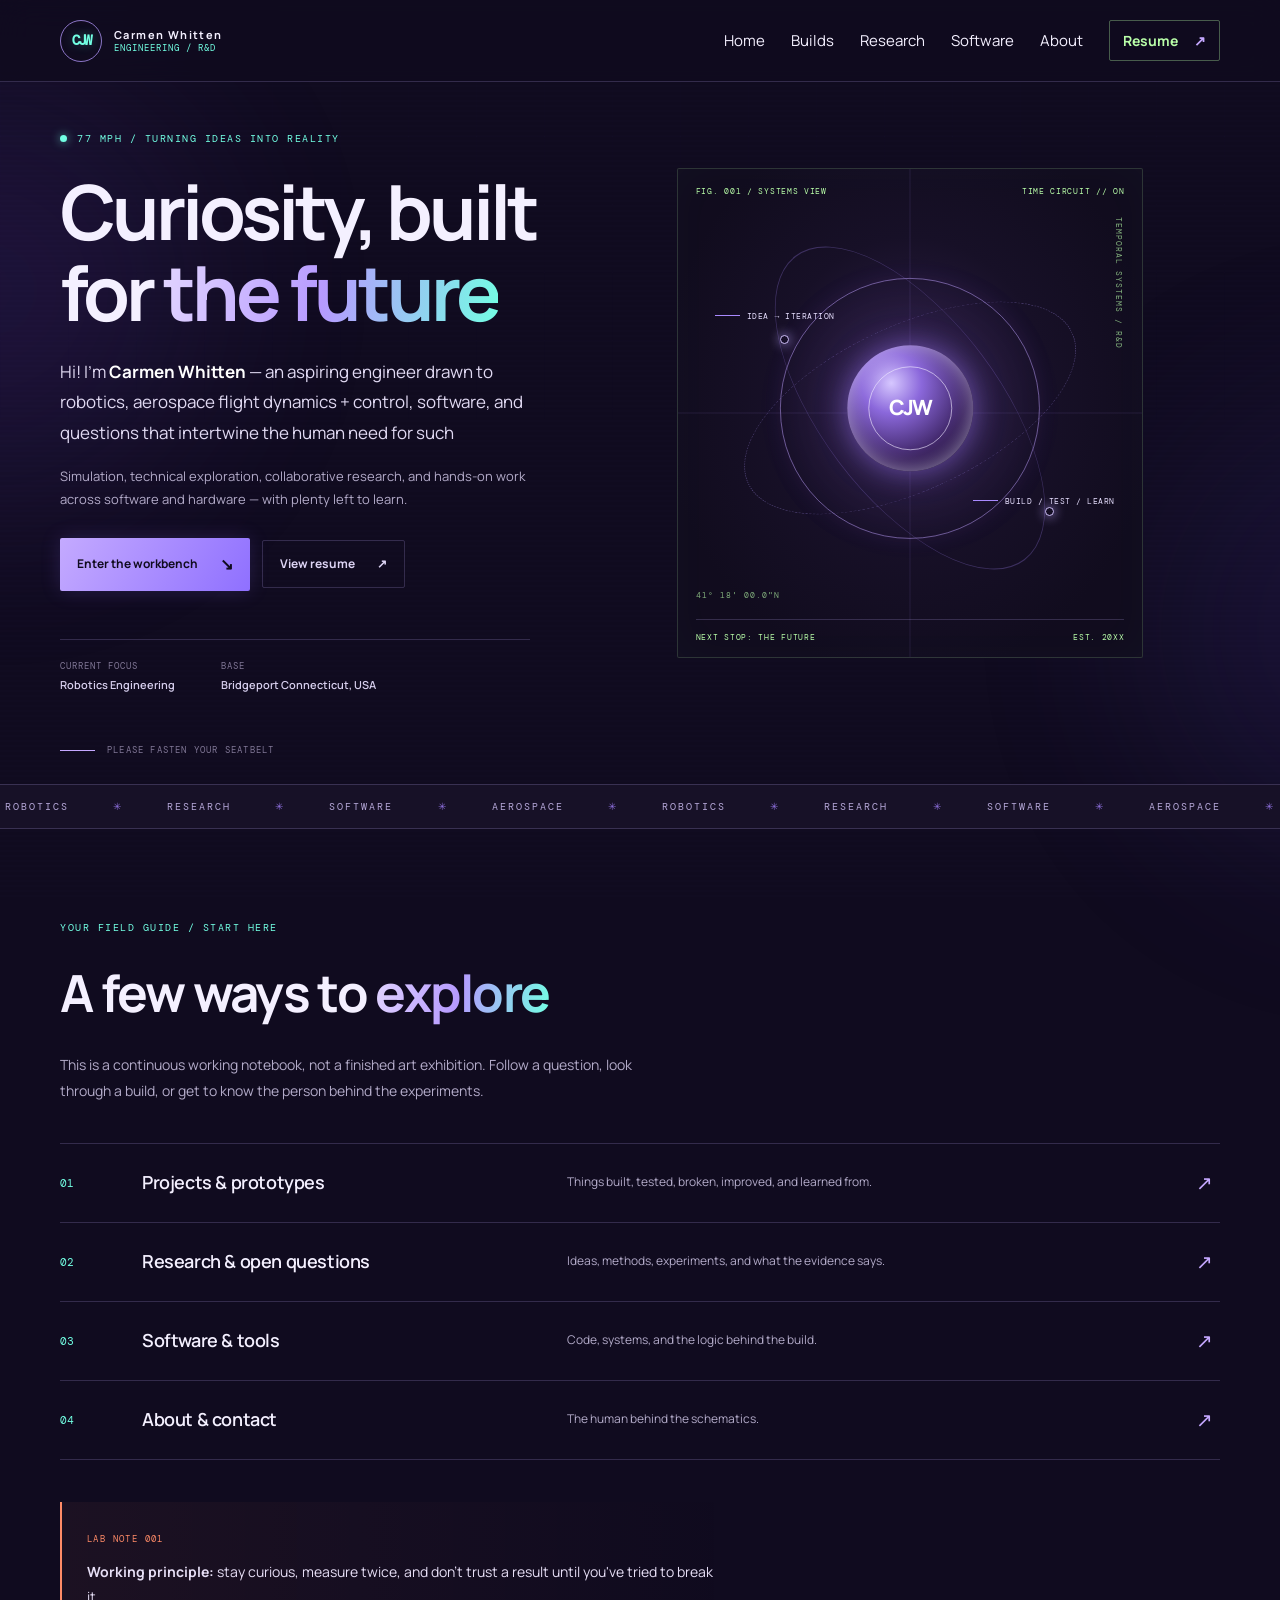
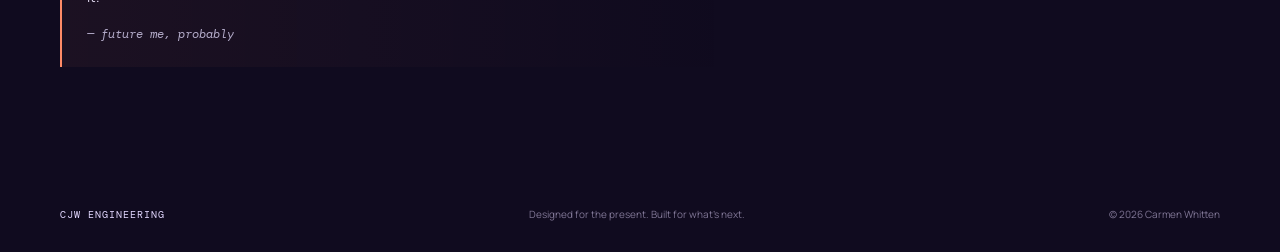
==== index.html @ 14781d64 "Update index.html lab note fix" ====
<!doctype html><html lang="en"><head><meta charset="utf-8"><meta name="viewport" content="width=device-width, initial-scale=1"><meta name="theme-color" content="#100b1f"><meta name="description" content="Engineering portfolio spanning robotics, research, software, and aerospace."><title>Carmen Whitten — Engineering Portfolio</title><link rel="icon" href="assets/favicon.svg" type="image/svg+xml"><link rel="stylesheet" href="styles.css"><link rel="stylesheet" href="bttf-theme.css"><script src="script.js" defer></script></head><body><a class="skip-link" href="#main">Skip to content</a><div class="ambient ambient-one" aria-hidden="true"></div><div class="ambient ambient-two" aria-hidden="true"></div><header class="site-header">
  <a class="brand" href="index.html" aria-label="Carmen Whitten home"><span class="brand-mark">CJW</span><span class="brand-copy"><strong>Carmen Whitten</strong><small>ENGINEERING / R&amp;D</small></span></a>
  <button class="menu-toggle" aria-expanded="false" aria-controls="primary-nav" aria-label="Open navigation"><span></span><span></span></button>
<nav class="primary-nav" aria-label="Main navigation"><a href="index.html">Home</a><a href="projects.html">Builds</a><a href="research.html">Research</a><a href="software.html">Software</a><a href="about.html">About</a><a class="nav-resume" href="resume.html">Resume <span>↗</span></a></nav>
</header><main id="main"><section class="hero section-wrap" id="home">
<div class="hero-copy">
<div class="eyebrow"><span class="status-dot"></span> 77 MPH / TURNING IDEAS INTO REALITY</div>
<h1>Curiosity, built<br/>for <span class="gradient-text">the future</span></h1>
<p class="hero-intro">Hi! I’m <strong>Carmen Whitten</strong> — an aspiring engineer drawn to robotics, aerospace flight dynamics + control, software, and questions that intertwine the human need for such</p>
<p class="hero-sub">Simulation, technical exploration, collaborative research, and hands-on work across software and hardware — with plenty left to learn.</p>
<div class="hero-actions">
<a class="button button-primary" href="projects.html">Enter the workbench <span>↘</span></a>
<a class="button button-quiet" href="resume.html">View resume <span>↗</span></a>
</div>
<div class="hero-meta">
<div><span class="meta-label">CURRENT FOCUS</span><strong>Robotics Engineering</strong></div>
<div><span class="meta-label">BASE</span><strong>Bridgeport Connecticut, USA</strong></div>
</div>
</div>
<div aria-label="Abstract futuristic engineering illustration" class="hero-art">
<div class="art-topline"><span>FIG. 001 / SYSTEMS VIEW</span><span>TIME CIRCUIT // ON</span></div>
<div class="orbit orbit-a"></div><div class="orbit orbit-b"></div><div class="orbit orbit-c"></div>
<div class="core"><div class="core-inner">CJW</div></div>
<div class="crosshair crosshair-one"></div><div class="crosshair crosshair-two"></div>
<div class="art-label label-a"><span class="label-line"></span><span>IDEA → ITERATION</span></div>
<div class="art-label label-b"><span class="label-line"></span><span>BUILD / TEST / LEARN</span></div>
<div class="coordinate coord-a">41° 18' 00.0"N</div>
<div class="coordinate coord-b">TEMPORAL SYSTEMS / R&amp;D</div>
<div class="art-bottomline"><span>NEXT STOP: THE FUTURE</span><span>EST. 20XX</span></div>
</div>
<div class="scroll-cue"><span></span> PLEASE FASTEN YOUR SEATBELT</div>
</section><section aria-label="Areas of interest" class="ticker">
<div class="ticker-track"><span>ROBOTICS</span><i>✳</i><span>RESEARCH</span><i>✳</i><span>SOFTWARE</span><i>✳</i><span>AEROSPACE</span><i>✳</i><span>ROBOTICS</span><i>✳</i><span>RESEARCH</span><i>✳</i><span>SOFTWARE</span><i>✳</i><span>AEROSPACE</span><i>✳</i></div>
</section><section class="section-wrap route-map"><div class="eyebrow">YOUR FIELD GUIDE / START HERE</div><h2>A few ways to <span class="gradient-text">explore</span></h2><p class="route-intro">This is a continuous working notebook, not a finished art exhibition. Follow a question, look through a build, or get to know the person behind the experiments.</p>
  
  
<div class="route-list">
  <a href="projects.html">
    <span class="route-no">01</span>
    <span class="route-title">Projects &amp; prototypes</span>
    <span class="route-desc">Things built, tested, broken, improved, and learned from.</span>
    <span class="route-arrow">↗</span>
  </a>
  <a href="research.html">
    <span class="route-no">02</span>
    <span class="route-title">Research &amp; open questions</span>
    <span class="route-desc">Ideas, methods, experiments, and what the evidence says.</span>
    <span class="route-arrow">↗</span>
  </a>
  <a href="software.html">
    <span class="route-no">03</span>
    <span class="route-title">Software &amp; tools</span>
    <span class="route-desc">Code, systems, and the logic behind the build.</span>
    <span class="route-arrow">↗</span>
  </a>
  <a href="about.html">
    <span class="route-no">04</span>
    <span class="route-title">About &amp; contact</span>
    <span class="route-desc">The human behind the schematics.</span>
    <span class="route-arrow">↗</span>
  </a>
</div>
<div class="home-note">
  <span class="note-stamp"> LAB NOTE 001</span><p><strong>Working principle:
  </strong> stay curious, measure twice, and don't trust a result until you've tried to break it.</p>
  <span class="note-scribble">— future me, probably</span>
</div></section></main><footer class="site-footer"><a class="footer-brand" href="index.html">CJW<span> 
</span>ENGINEERING</a><span>Designed for the present. Built for what's next.</span><span>© <span id="year">2026</span> Carmen Whitten</span></footer></body></html>
---- styles.css ----
@import url('https://fonts.googleapis.com/css2?family=DM+Mono:wght@400;500&family=Manrope:wght@400;500;600;700;800&display=swap');

:root{--bg:#160d2b;--bg-2:#1a1030;--panel:#201638;--panel-light:#281c45;--text:#f4f0ff;--muted:#b3abc9;--quiet:#807796;--purple:#b69aff;--purple-bright:#d1c0ff;--line:rgba(196,177,255,.22);--mono:'DM Mono',monospace;--sans:'Manrope',Arial,sans-serif;--max:1160px}
*{box-sizing:border-box}html{scroll-behavior:smooth;scroll-padding-top:90px}body{margin:0;background:var(--bg);color:var(--text);font-family:var(--sans);font-size:15px;line-height:1.7;overflow-x:hidden}body:before{content:"";position:fixed;inset:0;pointer-events:none;z-index:-1;background-image:linear-gradient(rgba(180,155,255,.025) 1px,transparent 1px),linear-gradient(90deg,rgba(180,155,255,.025) 1px,transparent 1px);background-size:52px 52px;mask-image:linear-gradient(to bottom,black,transparent 80%)}a{color:inherit;text-decoration:none}button{font:inherit}.ambient{position:absolute;pointer-events:none;filter:blur(100px);opacity:.14;border-radius:50%;z-index:-1}.ambient-one{width:420px;height:420px;background:#7146d8;top:80px;left:-220px}.ambient-two{width:460px;height:460px;background:#4e3db3;top:400px;right:-330px}.section-wrap{width:min(var(--max),calc(100% - 48px));margin-inline:auto}.site-header{height:82px;padding:0 max(24px,calc((100% - var(--max))/2));display:flex;align-items:center;justify-content:space-between;border-bottom:1px solid var(--line);background:rgba(16,11,31,.83);backdrop-filter:blur(16px);position:sticky;top:0;z-index:20}.brand{display:flex;align-items:center;gap:12px}.brand-mark{width:39px;height:39px;border:1px solid #9271e8;border-radius:10px;display:grid;place-items:center;font-size:14px;font-weight:800;letter-spacing:-2px;background:linear-gradient(145deg,rgba(170,137,255,.22),rgba(170,137,255,.02));box-shadow:inset 0 0 20px #a88bff10}.brand-mark span{color:var(--purple)}.brand-copy{display:flex;flex-direction:column;line-height:1.4}.brand-copy strong{font-size:11px;letter-spacing:1.4px}.brand-copy small{font:9px var(--mono);color:var(--quiet);letter-spacing:1px}.primary-nav{display:flex;align-items:center;gap:26px}.nav-link{font-size:12px;color:var(--muted);transition:color .2s;background:none;border:0;padding:10px 0;cursor:pointer}.nav-link:hover,.nav-link.active{color:var(--text)}.nav-resume{font-size:14px;font-weight:700;padding:10px 16px;border:1px solid #a88bff;border-radius:6px;color:#e4d9ff;background:rgba(135,100,216,.16);white-space:nowrap;display:inline-flex;align-items:center;gap:8px;line-height:1.4}.nav-resume span{margin-left:8px;color:var(--purple)}.nav-dropdown{position:relative}.chevron{font-size:17px;margin-left:4px;color:var(--purple)}.dropdown-menu{display:none;position:absolute;top:calc(100% + 8px);left:-18px;width:205px;padding:8px;background:#1a1430;border:1px solid var(--line);border-radius:9px;box-shadow:0 18px 40px #0005}.nav-dropdown.open .dropdown-menu{display:block}.dropdown-menu a{display:flex;gap:12px;padding:10px;border-radius:5px;font-size:12px;color:var(--muted)}.dropdown-menu a span{font:10px var(--mono);color:var(--purple)}.dropdown-menu a:hover{background:#ffffff09;color:white}.menu-toggle{display:none;background:none;border:0;color:white}.hero{min-height:690px;display:grid;grid-template-columns:1.03fr .97fr;align-items:center;gap:40px;padding-top:50px;padding-bottom:90px;position:relative}.eyebrow{font:10px var(--mono);letter-spacing:1.5px;color:var(--purple);display:flex;align-items:center;gap:10px}.status-dot{width:7px;height:7px;border-radius:50%;display:inline-block;background:#b9ffa9;box-shadow:0 0 12px #b9ffa988}.hero h1{font-size:clamp(48px,6vw,76px);line-height:1.07;letter-spacing:-4px;margin:26px 0 23px;font-weight:700}.gradient-text{background:linear-gradient(105deg,#f1eaff 0%,#b9a2ff 48%,#8b78e9 100%);-webkit-background-clip:text;background-clip:text;color:transparent}.hero-intro{font-size:17px;max-width:500px;color:#e0d9f2;line-height:1.8}.hero-intro strong{color:white}.hero-sub{max-width:470px;color:var(--muted);font-size:13px}.hero-actions,.contact-actions{display:flex;align-items:center;gap:12px;flex-wrap:wrap;margin-top:28px}.button{display:inline-flex;align-items:center;gap:22px;border-radius:6px;padding:13px 17px;font-size:12px;font-weight:700;transition:transform .2s,border-color .2s}.button:hover{transform:translateY(-2px)}.button-primary{background:linear-gradient(120deg,#b5a0ff,#8869df);color:#160e2b;box-shadow:0 7px 24px #8c6be933}.button-primary span{font-size:16px}.button-quiet{border:1px solid var(--line);color:#ded5f5}.button-quiet:hover{border-color:#8e75d5}.hero-meta{display:flex;gap:46px;margin-top:48px;padding-top:20px;border-top:1px solid var(--line);max-width:470px}.hero-meta div{display:flex;flex-direction:column;gap:4px}.meta-label{font:9px var(--mono);color:var(--quiet);letter-spacing:1px}.hero-meta strong{font-size:11px;font-weight:600;color:#d7cfee}.hero-art{aspect-ratio:1/1.05;max-height:490px;position:relative;border:1px solid rgba(186,160,255,.22);border-radius:12px;overflow:hidden;background:radial-gradient(ellipse at 50% 46%,#39265d 0%,#1a1230 38%,#120c20 74%)}.hero-art:before{content:"";position:absolute;inset:0;background:linear-gradient(transparent 49.7%,#a98aff16 50%,transparent 50.3%),linear-gradient(90deg,transparent 49.7%,#a98aff16 50%,transparent 50.3%);background-size:100% 100%;pointer-events:none}.art-topline,.art-bottomline{position:absolute;left:18px;right:18px;display:flex;justify-content:space-between;font:8px var(--mono);letter-spacing:.7px;color:#a99acb}.art-topline{top:17px}.art-bottomline{bottom:15px;padding-top:12px;border-top:1px solid var(--line)}.orbit{position:absolute;border:1px solid rgba(191,164,255,.5);border-radius:50%;left:50%;top:49%;transform:translate(-50%,-50%)}.orbit-a{width:56%;aspect-ratio:1;box-shadow:0 0 24px #9972ff13}.orbit-b{width:77%;aspect-ratio:1;border-style:dashed;border-color:#b19aff55;transform:translate(-50%,-50%) rotate(-25deg) scaleY(.46)}.orbit-c{width:82%;aspect-ratio:1;border-color:#8d72d855;transform:translate(-50%,-50%) rotate(53deg) scaleY(.47)}.core{position:absolute;left:50%;top:49%;transform:translate(-50%,-50%);width:27%;aspect-ratio:1;border-radius:50%;display:grid;place-items:center;background:radial-gradient(circle at 35% 30%,#d6c7ff,#8b68db 25%,#39215e 65%,#1a1230);box-shadow:0 0 28px #a37cff80,0 0 85px #9466f944,inset 0 0 20px #f2eaff88}.core-inner{width:67%;height:67%;border:1px solid #f1eaff9c;border-radius:50%;display:grid;place-items:center;font-size:21px;letter-spacing:-2px;font-weight:800;color:#fff}.crosshair{position:absolute;width:9px;height:9px;border:1px solid #d4c4ff;border-radius:50%;box-shadow:0 0 12px #bda6ff}.crosshair-one{left:22%;top:34%}.crosshair-two{right:19%;bottom:29%}.art-label{position:absolute;font:8px var(--mono);letter-spacing:.5px;color:#d3c5f5;display:flex;align-items:center;gap:7px}.label-line{display:inline-block;width:25px;height:1px;background:#a98aff}.label-a{left:8%;top:29%}.label-b{right:6%;bottom:31%}.coordinate{position:absolute;font:8px var(--mono);color:#796b9b;letter-spacing:1px}.coord-a{left:18px;bottom:57px}.coord-b{right:18px;top:48px;writing-mode:vertical-rl}.scroll-cue{position:absolute;bottom:28px;left:0;display:flex;align-items:center;gap:12px;font:9px var(--mono);letter-spacing:1.2px;color:var(--quiet)}.scroll-cue span{display:block;width:35px;height:1px;background:var(--purple)}.ticker{overflow:hidden;border-block:1px solid var(--line);background:#171127;padding:15px 0}.ticker-track{display:flex;justify-content:space-around;gap:35px;white-space:nowrap;font:10px var(--mono);letter-spacing:2px;color:#b6a8d9}.ticker i{font-style:normal;color:#8f71df}.work-section{padding-top:120px;padding-bottom:120px}.section-heading{display:flex;justify-content:space-between;align-items:end;gap:30px;margin-bottom:38px}.section-heading h2,.about-copy h2,.contact-inner h2{font-size:clamp(31px,4vw,46px);line-height:1.2;letter-spacing:-1.8px;margin:15px 0 0}.section-heading>p{max-width:330px;color:var(--muted);font-size:12px;margin:0 0 5px}.discipline-grid{display:grid;grid-template-columns:repeat(4,1fr);gap:13px}.discipline-card{min-height:300px;border:1px solid var(--line);border-radius:9px;padding:20px 18px;background:linear-gradient(145deg,#20183a8c,#171126a6);position:relative;overflow:hidden;transition:transform .25s,border-color .25s}.discipline-card:after{content:"";position:absolute;width:130px;height:130px;right:-70px;top:-70px;border-radius:50%;background:#9b7aff;filter:blur(60px);opacity:.12}.discipline-card:hover{transform:translateY(-4px);border-color:#a88bff66}.card-index{font:9px var(--mono);color:#a99acb;letter-spacing:.8px}.discipline-card h3{font-size:16px;margin:13px 0 8px;letter-spacing:-.4px}.discipline-card p{font-size:11px;line-height:1.8;color:var(--muted);min-height:60px}.card-icon{height:65px;margin:16px 0 8px;position:relative;width:72px}.robot-icon span{position:absolute;width:20px;height:20px;border:1px solid #b5a0ff;border-radius:5px;left:25px;top:5px}.robot-icon span:nth-child(2){width:42px;height:17px;left:14px;top:30px;border-radius:3px}.robot-icon span:nth-child(3){width:8px;height:8px;left:31px;top:11px;background:#b5a0ff}.robot-icon i{position:absolute;width:1px;height:11px;background:#b5a0ff;left:35px;top:20px}.research-icon span{position:absolute;width:40px;height:40px;border:1px solid #c0aaff;border-radius:50%;left:13px;top:6px}.research-icon span:nth-child(2){width:25px;height:25px;left:21px;top:14px;border-color:#7f68d2}.research-icon span:nth-child(3){width:8px;height:8px;left:30px;top:23px;background:#b9a2ff}.software-icon span{font:25px var(--mono);color:#b7a2ff;position:absolute;top:8px;left:5px;letter-spacing:-4px}.aerospace-icon span{font-size:38px;position:absolute;color:#c7b6ff;left:16px;top:0}.aerospace-icon i{position:absolute;width:54px;height:22px;border:1px solid #9a7ce9;border-radius:50%;left:3px;top:18px;transform:rotate(-35deg)}.tag-row{display:flex;flex-wrap:wrap;gap:5px;margin:15px 0}.tag-row span{font:8px var(--mono);letter-spacing:.2px;padding:4px 6px;border:1px solid #b39be928;border-radius:3px;color:#c2b5df;background:#b69cff08}.text-link{font-size:11px;color:#e0d4ff;display:inline-flex;align-items:center;gap:10px;margin-top:7px}.text-link span{color:var(--purple);font-size:15px;transition:transform .2s}.text-link:hover span{transform:translate(3px,-2px)}.featured-section{background:#151027;border-block:1px solid var(--line);padding:110px 0}.project-list{display:flex;flex-direction:column;gap:16px}.project-row{display:grid;grid-template-columns:.85fr 1.15fr;min-height:255px;border:1px solid var(--line);border-radius:9px;overflow:hidden;background:#1a1430}.project-visual{position:relative;min-height:255px;overflow:hidden;background:radial-gradient(ellipse at 50% 50%,#443064,#1a1430 70%)}.visual-grid{position:absolute;inset:0;background-image:linear-gradient(#b69cff14 1px,transparent 1px),linear-gradient(90deg,#b69cff14 1px,transparent 1px);background-size:24px 24px;transform:perspective(200px) rotateX(12deg) scale(1.2)}.mini-arm{position:absolute;left:50%;top:47%;width:150px;height:100px;transform:translate(-50%,-50%)}.mini-arm:before{content:"";position:absolute;left:31px;top:22px;width:68px;height:12px;border-radius:8px;background:#9b83d8;transform:rotate(-38deg);transform-origin:left center;box-shadow:0 0 20px #9c7aff55}.mini-arm:after{content:"";position:absolute;left:77px;top:-5px;width:12px;height:65px;border-radius:7px;background:#c7b5ff;transform:rotate(35deg);transform-origin:bottom center}.mini-arm i,.mini-arm b{position:absolute;width:25px;height:25px;border-radius:50%;border:5px solid #d3c5ff;background:#3a285c;z-index:1}.mini-arm i{left:20px;top:10px}.mini-arm b{left:83px;top:38px}.mini-arm em{position:absolute;left:91px;top:57px;width:3px;height:30px;background:#c7b5ff;transform:rotate(-20deg)}.mini-arm span{position:absolute;left:80px;top:83px;width:26px;height:3px;background:#c7b5ff;transform:rotate(-20deg)}.visual-caption{position:absolute;bottom:14px;left:16px;font:8px var(--mono);letter-spacing:1px;color:#b6a5d8}.visual-research{background:radial-gradient(ellipse at 50% 40%,#322653,#151027)}.plot-line{position:absolute;left:12%;right:10%;top:30%;height:45%;border-bottom:1px solid #b9a2ff44;border-left:1px solid #b9a2ff44;background:linear-gradient(155deg,transparent 0 25%,#a98bff 25.5% 26%,transparent 26.5% 42%,#a98bff 42.5% 43%,transparent 43.5% 54%,#a98bff 54.5% 55%,transparent 55.5%);clip-path:polygon(0 90%,14% 72%,28% 77%,43% 40%,58% 53%,73% 18%,88% 30%,100% 2%,100% 100%,0 100%)}.plot-dot{position:absolute;width:7px;height:7px;border-radius:50%;background:#d3c3ff;left:72%;top:37%;box-shadow:0 0 12px #b9a2ff}.plot-axis{position:absolute;bottom:15px;right:16px;font:7px var(--mono);color:#8779a6;letter-spacing:.7px}.visual-software{background:radial-gradient(ellipse at 50% 50%,#36254f,#151027)}.code-window{position:absolute;left:50%;top:50%;transform:translate(-50%,-50%);width:75%;padding:16px;border:1px solid #a88bff44;border-radius:7px;background:#100b1fdd;display:flex;flex-direction:column;gap:7px;font:10px var(--mono);color:#d8ccf7;box-shadow:0 15px 30px #0003}.code-dots{color:#a88bff;font-size:8px;margin-bottom:7px}.code-window .indent{padding-left:12px;color:#9f90c2}.code-window .code-accent{color:#c0ffa9}.visual-aerospace{background:radial-gradient(ellipse at 50% 45%,#30264e,#110c20)}.planet{position:absolute;width:90px;height:90px;border-radius:50%;left:45%;top:35%;background:radial-gradient(circle at 30% 30%,#d4c2ff,#7c5fc6 40%,#30204d 72%);box-shadow:0 0 35px #9a7aff33}.trajectory{position:absolute;width:210px;height:90px;border:1px solid #a88bff9c;border-radius:50%;left:22%;top:34%;transform:rotate(-24deg)}.trajectory:after{content:"";position:absolute;right:17px;top:3px;width:6px;height:6px;border-radius:50%;background:#d8caff;box-shadow:0 0 12px #c8afff}.project-info{padding:27px 32px;align-self:center}.project-meta{display:flex;justify-content:space-between;font:9px var(--mono);letter-spacing:.8px;color:var(--purple)}.project-meta span+span{color:var(--quiet)}.project-info h3{font-size:20px;letter-spacing:-.6px;margin:12px 0 7px}.project-info p{font-size:12px;color:var(--muted);max-width:510px;margin:0}.project-info .tag-row{margin:13px 0}.about-section{display:grid;grid-template-columns:.75fr 1.25fr;gap:90px;align-items:center;padding-top:125px;padding-bottom:125px}.about-mark{aspect-ratio:1;max-width:350px;position:relative;border:1px solid var(--line);border-radius:50%;display:grid;place-items:center;background:radial-gradient(circle,#2c2046 0%,#171027 60%,transparent 70%)}.about-orbit{position:absolute;inset:10%;border:1px solid #a88bff65;border-radius:50%;transform:rotate(-28deg) scaleY(.5)}.about-orbit:after{content:"";position:absolute;left:8%;top:13%;width:8px;height:8px;border-radius:50%;background:#c5b1ff;box-shadow:0 0 16px #bca0ff}.about-monogram{font-size:62px;font-weight:800;letter-spacing:-8px;color:#e8ddff;text-shadow:0 0 30px #a88bff66}.about-monogram span{font-size:22px;color:#b69cff;vertical-align:top;letter-spacing:0}.about-stamp{position:absolute;bottom:19%;font:8px var(--mono);letter-spacing:1.5px;color:#a99acb}.about-copy h2{margin-bottom:22px}.about-copy>p{font-size:13px;color:var(--muted);max-width:640px}.about-facts{display:flex;gap:23px;flex-wrap:wrap;border-top:1px solid var(--line);padding-top:20px;margin-top:27px}.about-facts div{display:flex;gap:8px;align-items:center;font-size:10px}.about-facts span{font:9px var(--mono);color:var(--purple)}.about-facts strong{font-weight:600}.contact-section{background:linear-gradient(110deg,#211638,#171027 60%,#20163a);border-block:1px solid var(--line);position:relative;overflow:hidden}.contact-section:after{content:"";position:absolute;width:400px;height:400px;right:-120px;top:-180px;border:1px solid #a88bff1d;border-radius:50%;box-shadow:0 0 0 45px #a88bff08,0 0 0 90px #a88bff05}.contact-inner{padding-top:105px;padding-bottom:105px;position:relative;z-index:1}.contact-inner h2{font-size:clamp(38px,5vw,58px);margin-top:20px}.contact-inner>p{max-width:480px;font-size:13px;color:var(--muted);margin-top:18px}.contact-coordinate{font:9px var(--mono);letter-spacing:1px;color:#9585b6;margin-top:38px}.contact-coordinate .status-dot{margin-left:8px;width:5px;height:5px}.site-footer{width:min(var(--max),calc(100% - 48px));margin:auto;min-height:75px;display:flex;align-items:center;justify-content:space-between;gap:15px;font-size:10px;color:var(--quiet)}.footer-brand{font:10px var(--mono);letter-spacing:1px;color:#e2d7ff}.footer-brand span{color:var(--purple)}.skip-link{position:absolute;left:-999px;top:0;background:white;color:black;padding:8px;z-index:100}.skip-link:focus{left:8px}.resume-page{min-height:100vh}.resume-main{max-width:900px;margin:0 auto;padding:70px 24px 100px}.resume-top{display:flex;justify-content:space-between;gap:25px;align-items:start;border-bottom:1px solid var(--line);padding-bottom:28px}.resume-top h1{font-size:42px;line-height:1.1;margin:8px 0}.resume-top p{color:var(--muted);font-size:12px}.resume-actions{display:flex;gap:10px;flex-wrap:wrap}.resume-actions .button{cursor:pointer}.resume-block{padding:26px 0;border-bottom:1px solid var(--line)}.resume-block h2{font-size:12px;letter-spacing:1.5px;color:var(--purple);font-family:var(--mono);font-weight:400}.resume-entry{display:flex;justify-content:space-between;gap:20px;margin-top:18px}.resume-entry h3{font-size:15px;margin:0}.resume-entry p,.resume-block>p{font-size:12px;color:var(--muted);margin:5px 0}.resume-date{font:10px var(--mono);color:var(--quiet);white-space:nowrap}.resume-note{border:1px dashed #a88bff55;border-radius:8px;padding:16px;color:var(--muted);font-size:12px;margin-top:25px}.resume-back{display:inline-block;margin-bottom:30px;color:#d9caff;font-size:12px}
@media(max-width:900px){.primary-nav{gap:16px}.hero{gap:24px;min-height:620px}.hero h1{font-size:56px}.discipline-grid{grid-template-columns:repeat(2,1fr)}.about-section{gap:45px}.project-row{grid-template-columns:.8fr 1.2fr}}
@media(max-width:680px){.site-header{height:70px}.menu-toggle{display:flex;flex-direction:column;gap:6px;padding:10px}.menu-toggle span{width:23px;height:1px;background:#e5d9ff}.

.primary-nav {
  display: flex;
  align-items: center;
  gap: 18px;
}

.nav-link {
  display: inline-flex;
  align-items: center;
  font-size: 13px;
  color: var(--muted);
  transition: color .2s;
  background: none;
  border: 0;
  padding: 10px 0;
  white-space: nowrap;
}

.nav-link:hover,
.nav-link.active,
.nav-link[aria-current="page"] {
  color: var(--text);
}

.nav-resume {
  display: inline-flex;
  align-items: center;
  gap: 7px;
  font-size: 14px;
  font-weight: 700;
  line-height: 1.4;
  white-space: nowrap;
  padding: 9px 13px;
  border: 1px solid #72ffe3;
  border-radius: 6px;
  color: #c9fff3;
  background: rgba(114, 255, 227, .10);
}

.nav-resume span {
  color: #72ffe3;
  margin-left: 0;
}
.nav-dropdown{width:100%}.dropdown-menu{position:static;width:100%;margin:5px 0 8px;box-shadow:none}.hero{grid-template-columns:1fr;padding-top:70px;padding-bottom:80px;gap:35px}.hero h1{font-size:clamp(48px,13vw,66px);letter-spacing:-3px}.hero-art{width:100%;max-height:none;aspect-ratio:1/1}.hero-meta{gap:24px}.scroll-cue{bottom:22px}.section-heading{display:block}.section-heading>p{margin-top:15px}.work-section,.featured-section{padding-top:80px;padding-bottom:80px}.discipline-grid{grid-template-columns:1fr}.discipline-card{min-height:260px}.discipline-card p{min-height:0}.project-row{grid-template-columns:1fr}.project-visual{min-height:220px}.project-info{padding:23px}.about-section{grid-template-columns:1fr;gap:35px;padding-top:80px;padding-bottom:80px}.about-mark{width:75%;max-width:280px;margin:auto}.about-copy h2{font-size:34px}.contact-inner{padding-top:80px;padding-bottom:80px}.site-footer{padding:20px 0;align-items:flex-start;flex-direction:column;gap:8px}.resume-top{display:block}.resume-top .resume-actions{margin-top:20px}.resume-entry{display:block}.resume-date{display:block;margin-top:5px}.resume-top h1{font-size:34px}}
@media(prefers-reduced-motion:reduce){html{scroll-behavior:auto}*,*:before,*:after{transition:none!important;animation:none!important}}
@media print{body{background:#fff;color:#18121f}.resume-main{padding:0}.resume-page{background:#fff}.resume-top,.resume-block{border-color:#ddd}.resume-top p,.resume-entry p,.resume-block>p,.resume-date{color:#444}.resume-block h2{color:#543a8d}.resume-actions,.resume-back,.resume-note{display:none}}


/* Research-first and expandable future work */
.research-note{display:grid;grid-template-columns:54px 1fr auto;align-items:center;gap:20px;padding:24px 25px;margin:0 0 28px;border:1px solid #a88bff35;border-radius:9px;background:linear-gradient(110deg,#21183bcc,#171126aa);position:relative;overflow:hidden}
.research-note:after{content:"";position:absolute;right:8%;top:-70px;width:160px;height:160px;border-radius:50%;background:#a88bff;opacity:.08;filter:blur(45px);pointer-events:none}
.research-note-icon{width:48px;height:48px;border:1px solid #a88bff66;border-radius:8px;display:grid;place-items:center;color:#c6b3ff;font-size:30px;background:#a88bff0d}
.note-kicker{font:9px var(--mono);letter-spacing:1.2px;color:var(--purple)}
.research-note h3{font-size:16px;margin:4px 0 3px;letter-spacing:-.3px}
.research-note p{font-size:11px;color:var(--muted);margin:0;max-width:620px}
.research-note .text-link{white-space:nowrap;position:relative;z-index:1}
.future-work{margin-top:54px;padding-top:35px;border-top:1px solid var(--line)}
.future-heading{display:flex;justify-content:space-between;align-items:end;gap:25px;margin-bottom:22px}
.future-heading h3{font-size:25px;letter-spacing:-1px;margin:8px 0 0}
.future-heading>p{max-width:340px;font-size:11px;color:var(--muted);margin:0 0 4px}
.future-grid{display:grid;grid-template-columns:repeat(3,1fr);gap:13px}
.future-card{min-height:218px;padding:19px;border:1px dashed #a88bff45;border-radius:8px;background:linear-gradient(145deg,#21183b66,#151027aa);position:relative;overflow:hidden}
.future-status{display:flex;align-items:center;gap:7px;font:8px var(--mono);letter-spacing:.9px;color:#c6b3ff}
.future-status i{width:6px;height:6px;border-radius:50%;background:#b9ffa9;box-shadow:0 0 10px #b9ffa966}
.future-number{font:34px var(--mono);color:#a88bff30;position:absolute;right:15px;top:25px}
.future-card h4{font-size:14px;margin:26px 0 7px;max-width:220px}
.future-card p{font-size:10px;line-height:1.8;color:var(--muted);margin:0}
.future-type{display:block;margin-top:19px;font:8px var(--mono);letter-spacing:.8px;color:#8f81ae}
.future-add{border-style:solid;background:#a88bff05}
.future-add .add-symbol{font-size:23px;color:var(--purple);margin-top:10px}
.future-add h4{margin-top:8px}
.future-card code{font:9px var(--mono);color:#d8caff}
@media(max-width:680px){.research-note{grid-template-columns:45px 1fr;gap:13px;padding:18px}.research-note-icon{width:42px;height:42px}.research-note .text-link{grid-column:2;justify-self:start}.future-heading{display:block}.future-heading>p{margin-top:12px}.future-grid{grid-template-columns:1fr}.future-card{min-height:190px}}

/* Editorial / field-notes direction: fewer boxes, more breathing room */
:root{--bg:#100b1f;--bg-2:#151027;--panel:#171126;--line:rgba(196,177,255,.2)}
body:before{background-size:68px 68px;opacity:.45}
.brand-mark{border-radius:50%;background:transparent;box-shadow:none}
.nav-resume{border-radius:2px;background:transparent}
.button{border-radius:2px}
.hero-art{border-radius:2px;background:radial-gradient(ellipse at 50% 46%,#302149 0%,#171027 42%,#110c1e 76%)}
.work-section{padding-top:105px;padding-bottom:115px}
.section-heading{margin-bottom:46px}
.research-note{grid-template-columns:36px 1fr auto;gap:18px;padding:18px 0;margin-bottom:42px;border:0;border-block:1px solid var(--line);border-radius:0;background:transparent}
.research-note:after{display:none}
.research-note-icon{width:32px;height:32px;border:0;border-radius:0;background:transparent;font-size:28px}
.research-note h3{font-size:18px}
.research-note p{font-size:12px}
.discipline-grid{grid-template-columns:repeat(2,minmax(0,1fr));gap:0 44px}
.discipline-card{min-height:0;padding:23px 0 26px;border:0;border-top:1px solid var(--line);border-radius:0;background:transparent;overflow:visible;display:grid;grid-template-columns:66px 1fr;column-gap:17px;align-content:start;transition:color .2s}
.discipline-card:after{display:none}
.discipline-card:hover{transform:none;border-color:#a88bff80}
.discipline-card .card-index{grid-column:1/-1;margin-bottom:7px}
.discipline-card .card-icon{grid-column:1;grid-row:2/5;width:62px;height:58px;margin:8px 0 0;transform:scale(.82);transform-origin:top left}
.discipline-card h3{grid-column:2;margin:4px 0 5px;font-size:17px}
.discipline-card p{grid-column:2;min-height:0;margin:0 0 10px;font-size:12px;max-width:380px}
.discipline-card .tag-row{grid-column:2;margin:0 0 12px}
.discipline-card .text-link{grid-column:2;justify-self:start}
.tag-row span{border-radius:2px}
.featured-section{background:transparent;border-block:1px solid var(--line);padding:105px 0 110px}
.project-list{gap:0}
.project-row{grid-template-columns:minmax(220px,.72fr) 1.28fr;min-height:245px;border:0;border-top:1px solid var(--line);border-radius:0;background:transparent;overflow:visible}
.project-row:last-child{border-bottom:1px solid var(--line)}
.project-visual{margin:20px 0;min-height:205px;border:1px solid #a88bff24;border-radius:2px}
.project-info{padding:28px 0 28px 34px}
.project-info h3{font-size:22px}
.project-info p{font-size:13px}
.future-work{margin-top:72px;padding-top:0;border-top:0}
.future-heading{padding-bottom:20px;border-bottom:1px solid var(--line)}
.future-heading h3{font-size:29px}
.future-grid{display:block}
.future-card{min-height:0;padding:22px 4px 22px 0;border:0;border-bottom:1px solid var(--line);border-radius:0;background:transparent;display:grid;grid-template-columns:140px minmax(170px,.8fr) 1.2fr;column-gap:22px;align-items:center;overflow:visible}
.future-number{position:static;font-size:23px;grid-column:1;grid-row:1/4;color:#a88bff80;margin-bottom:5px}
.future-status{grid-column:1;grid-row:1;font-size:8px;align-self:start;margin-top:0}
.future-card h4{grid-column:2;grid-row:1/3;margin:0;font-size:15px;max-width:none}
.future-card p{grid-column:3;grid-row:1/3;font-size:12px}
.future-type{grid-column:2;grid-row:3;margin-top:8px}
.future-add{display:block;padding:20px 0}
.future-add .add-symbol{display:inline-block;margin:0 12px 0 0}
.future-add h4{display:inline;font-size:14px}
.future-add p{margin-top:7px}
.future-add .future-type{display:block}
.about-mark{border-radius:2px;background:radial-gradient(circle,#2c2046 0%,#171027 60%,transparent 70%)}
.contact-section{background:transparent}
.contact-section:after{opacity:.5}
@media(max-width:900px){.discipline-grid{grid-template-columns:repeat(2,minmax(0,1fr));gap:0 28px}.future-card{grid-template-columns:105px minmax(150px,.8fr) 1.2fr}.project-row{grid-template-columns:minmax(180px,.75fr) 1.25fr}}
@media(max-width:680px){.research-note{grid-template-columns:30px 1fr;gap:12px;padding:18px 0}.research-note .text-link{grid-column:2}.discipline-grid{grid-template-columns:1fr}.discipline-card{grid-template-columns:58px 1fr}.discipline-card .card-index{margin-bottom:5px}.discipline-card .card-icon{grid-row:2/5}.discipline-card h3{font-size:16px}.project-row{grid-template-columns:1fr;padding-bottom:12px}.project-visual{margin:18px 0 0;min-height:190px}.project-info{padding:20px 0 24px}.future-heading{padding-bottom:18px}.future-card{grid-template-columns:1fr;gap:8px;padding:20px 0}.future-number{position:absolute;right:0;top:22px;font-size:20px}.future-status,.future-card h4,.future-card p,.future-type{grid-column:1;grid-row:auto}.future-card h4{margin-top:5px;padding-right:45px}.future-card p{margin-top:2px}.future-type{margin-top:4px}.future-add{padding:20px 0}.future-add .future-type{margin-top:10px}}


/* Multi-page field guide: organized like a lab notebook, with a little 1985 time-machine energy. */
:root{--flux:#b9ffa9;--hotwire:#ff8b67;--purple:#c5a8ff}
body:after{content:"";position:fixed;inset:0;pointer-events:none;z-index:0;opacity:.10;background:repeating-linear-gradient(0deg,transparent 0 3px,rgba(205,190,255,.09) 4px,transparent 5px);mix-blend-mode:screen}
.site-header,main,footer{position:relative;z-index:1}
.brand-mark{font-family:var(--mono);color:var(--flux);border:1px solid #b9ffa966!important;width:42px;height:42px;display:grid;place-items:center;letter-spacing:-2px;text-shadow:0 0 12px #b9ffa955}
.brand-copy small{color:var(--flux)!important}
.nav-link.active{color:var(--flux)!important}
.nav-resume{border:1px solid #b9ffa955!important;color:var(--flux)!important;padding:10px 13px}
.hero-art{border:1px solid #b9ffa92b!important;box-shadow:inset 0 0 50px #b9ffa908,0 0 40px #8b5cff0b}
.art-topline,.art-bottomline{color:var(--flux)!important}
.art-label{color:#e7dfff}
.coordinate{color:#b9ffa9aa!important}
.status-dot{background:var(--flux)!important;box-shadow:0 0 10px #b9ffa9aa!important}
.button-primary{background:var(--flux)!important;color:#151020!important;border-color:var(--flux)!important}
.gradient-text{background:linear-gradient(100deg,#d6c5ff 0%,#a88bff 45%,#b9ffa9 100%)!important;-webkit-background-clip:text!important;background-clip:text!important}
.route-map{padding-top:92px;padding-bottom:110px}
.route-map h2{font-size:clamp(32px,4vw,52px);letter-spacing:-1.7px;margin:15px 0}
.route-intro{max-width:620px;color:var(--muted);font-size:14px;line-height:1.9}
.route-list{margin-top:38px;border-top:1px solid var(--line)}
.route-list a{display:grid;grid-template-columns:64px minmax(190px,.8fr) 1.2fr 24px;gap:18px;align-items:center;padding:22px 0;border-bottom:1px solid var(--line);text-decoration:none;transition:padding .2s ease,color .2s ease}
.route-list a:hover{padding-left:10px;color:var(--flux)}
.route-no{font:11px var(--mono);color:var(--flux)}
.route-title{font-size:18px;font-weight:600;letter-spacing:-.4px}
.route-desc{font-size:12px;color:var(--muted);line-height:1.7}
.route-arrow{color:var(--purple);font-size:20px}
.home-note{margin-top:42px;max-width:680px;padding:22px 25px;border-left:2px solid var(--hotwire);background:linear-gradient(90deg,#ff8b670d,transparent)}
.note-stamp,.page-stamp{font:9px var(--mono);letter-spacing:1.4px;color:var(--hotwire);text-transform:uppercase}
.home-note p{font-size:14px;line-height:1.8;margin:10px 0;color:#e6def5}
.note-scribble{font:italic 12px var(--mono);color:var(--muted)}
.page-intro{padding-top:95px;padding-bottom:54px;border-bottom:1px solid var(--line);margin-bottom:12px;position:relative}
.page-intro h1{font-size:clamp(44px,7vw,78px);line-height:1.02;letter-spacing:-3px;margin:19px 0 20px;max-width:800px}
.page-intro p{max-width:660px;font-size:15px;line-height:1.9;color:var(--muted)}
.page-stamp{display:inline-block;margin-top:22px;padding:8px 10px;border:1px dashed #ff8b6755;color:var(--hotwire)}
.page-intro:after{content:"77:77";position:absolute;right:3%;bottom:32px;font:clamp(30px,5vw,60px) var(--mono);color:#b9ffa910;letter-spacing:-5px;pointer-events:none}
.page-intro+.work-section,.page-intro+.featured-section{padding-top:65px}
.page-intro+.work-section .section-heading,.page-intro+.featured-section .section-heading{align-items:end}
.project-meta span:first-child{color:var(--flux)!important}
.future-status{color:var(--flux)!important}
@media(max-width:680px){.route-map{padding-top:65px;padding-bottom:70px}.route-list a{grid-template-columns:34px 1fr 20px;gap:10px;padding:18px 0}.route-title{font-size:15px}.route-desc{grid-column:2;grid-row:2}.route-arrow{grid-column:3;grid-row:1}.page-intro{padding-top:65px;padding-bottom:38px}.page-intro h1{letter-spacing:-1.8px}.page-intro:after{right:0;bottom:12px;font-size:28px}.home-note{padding:18px}.hero-art{margin-top:20px}}

/* Open-notebook layout: fewer boxes, clearer hierarchy, expandable. */
.open-notebook { max-width: 980px; margin: 0 auto; padding: 2rem 1.5rem 5rem; }
.open-notebook .section-heading { margin-bottom: 1.5rem; }
.open-notebook .notebook-lede { max-width: 700px; color: var(--muted, #b9b0c9); line-height: 1.8; }
.notebook-entry { display: grid; grid-template-columns: minmax(130px, .28fr) 1fr; gap: 1.5rem; padding: 1.7rem 0; border-top: 1px solid rgba(198, 174, 255, .23); }
.notebook-entry:last-child { border-bottom: 1px solid rgba(198, 174, 255, .23); }
.entry-side { font: 600 .72rem/1.7 'DM Mono', monospace; letter-spacing: .08em; color: #bca4ef; text-transform: uppercase; }
.entry-side span { display: block; color: #8d829f; font-weight: 400; }
.entry-main h3 { margin: 0 0 .55rem; font-size: clamp(1.25rem, 2vw, 1.65rem); }
.entry-main p { max-width: 680px; color: #c6bfd2; line-height: 1.8; margin: .5rem 0; }
.entry-main .prompt { color: #9d91b2; font-size: .93rem; }
.entry-main ul { padding-left: 1.2rem; color: #c6bfd2; line-height: 1.9; }
.inline-fields { display: flex; flex-wrap: wrap; gap: .5rem 1.2rem; margin-top: .8rem; font: .72rem 'DM Mono', monospace; color: #bca4ef; text-transform: uppercase; letter-spacing: .05em; }
.inline-fields span::before { content: '↳ '; color: #c7ed79; }
.template-callout { margin: 2rem 0; padding: 1rem 0 1rem 1.2rem; border-left: 2px solid #c7ed79; color: #c6bfd2; line-height: 1.8; }
.template-callout strong { color: #eee8fa; }
.template-instructions { color: #a69bb7; font-size: .88rem; line-height: 1.7; margin-top: 1rem; }
@media (max-width: 640px) { .open-notebook { padding: 1.5rem 1.15rem 3.5rem; } .notebook-entry { grid-template-columns: 1fr; gap: .45rem; padding: 1.3rem 0; } }
---- bttf-theme.css ----
/* CJW ENGINEERING PORTFOLIO
   Shared retro-futurist theme
   Base layout stays in styles.css */

:root {
  --time-purple: #b69aff;
  --time-purple-light: #e2d5ff;
  --time-cyan: #72ffe3;
  --time-orange: #ffad70;
  --time-border: rgba(182, 154, 255, 0.25);
}

/* Keep the same midnight background on every page.
   Do not override the background defined in styles.css. */

::selection {
  color: #100b1f;
  background: var(--time-cyan);
}

/* Shared brand details */
.brand-mark {
  border-color: rgba(182, 154, 255, 0.75) !important;
  color: var(--time-cyan);
  text-shadow: 0 0 12px rgba(114, 255, 227, 0.3);
}

.brand-copy small {
  color: var(--time-cyan) !important;
}

/* Shared navigation */
.primary-nav a,
.primary-nav .nav-link {
  transition: color 180ms ease, border-color 180ms ease;
}

.primary-nav a:hover,
.primary-nav a.active,
.primary-nav a[aria-current="page"],
.primary-nav .nav-link:hover,
.primary-nav .nav-link.active {
  color: var(--time-cyan) !important;
}

.nav-resume,
.primary-nav a[href="resume.html"] {
  border-color: rgba(182, 154, 255, 0.55);
  color: var(--time-purple-light);
}

.nav-resume:hover,
.primary-nav a[href="resume.html"]:hover {
  border-color: var(--time-cyan);
  color: var(--time-cyan);
}

/* One shared gradient for headings and highlights */
.gradient-text {
  background: linear-gradient(
    100deg,
    #e2d5ff 0%,
    #b69aff 48%,
    #72ffe3 100%
  ) !important;
  -webkit-background-clip: text !important;
  background-clip: text !important;
  color: transparent !important;
}

/* Brighter technical labels */
.eyebrow,
.section-label,
.status-label {
  color: var(--time-cyan);
}

/* Status indicators */
.status-dot {
  background: var(--time-cyan) !important;
  box-shadow: 0 0 10px rgba(114, 255, 227, 0.7) !important;
}

/* Buttons */
.button-primary {
  background: linear-gradient(120deg, #c4aaff, #8f70ff) !important;
  border-color: #b69aff !important;
  color: #100b1f !important;
  box-shadow: 0 0 20px rgba(143, 112, 255, 0.18);
}

.button-primary:hover {
  box-shadow: 0 0 25px rgba(114, 255, 227, 0.22);
}

.button-quiet:hover,
.text-link:hover {
  color: var(--time-cyan);
}

/* Cards and project borders */
.discipline-card,
.project-row,
.notebook-entry,
.about-mark,
.hero-art {
  border-color: var(--time-border);
}

.discipline-card:hover {
  border-color: rgba(114, 255, 227, 0.55);
  box-shadow: 0 0 24px rgba(143, 112, 255, 0.1);
}

/* Retro-futuristic accents without extra glare */
.hero-art {
  box-shadow: inset 0 0 45px rgba(114, 255, 227, 0.025);
}

.art-topline,
.art-bottomline {
  color: var(--time-cyan);
}

.coordinate {
  color: rgba(114, 255, 227, 0.72);
}

.route-no,
.route-list a:hover,
.project-meta span:first-child,
.future-status {
  color: var(--time-cyan) !important;
}

.page-stamp {
  border-color: rgba(255, 173, 112, 0.4);
  color: var(--time-orange);
}

/* Keep text and page headings readable */
.page-intro h1 {
  max-width: 800px;
}

.page-intro p {
  max-width: 660px;
}

/* Keyboard accessibility */
a:focus-visible,
button:focus-visible {
  outline: 2px solid var(--time-cyan);
  outline-offset: 4px;
}

/* Respect reduced motion */
@media (prefers-reduced-motion: reduce) {
  *,
  *::before,
  *::after {
    scroll-behavior: auto !important;
    animation-duration: 0.01ms !important;
    transition-duration: 0.01ms !important;
  }
}
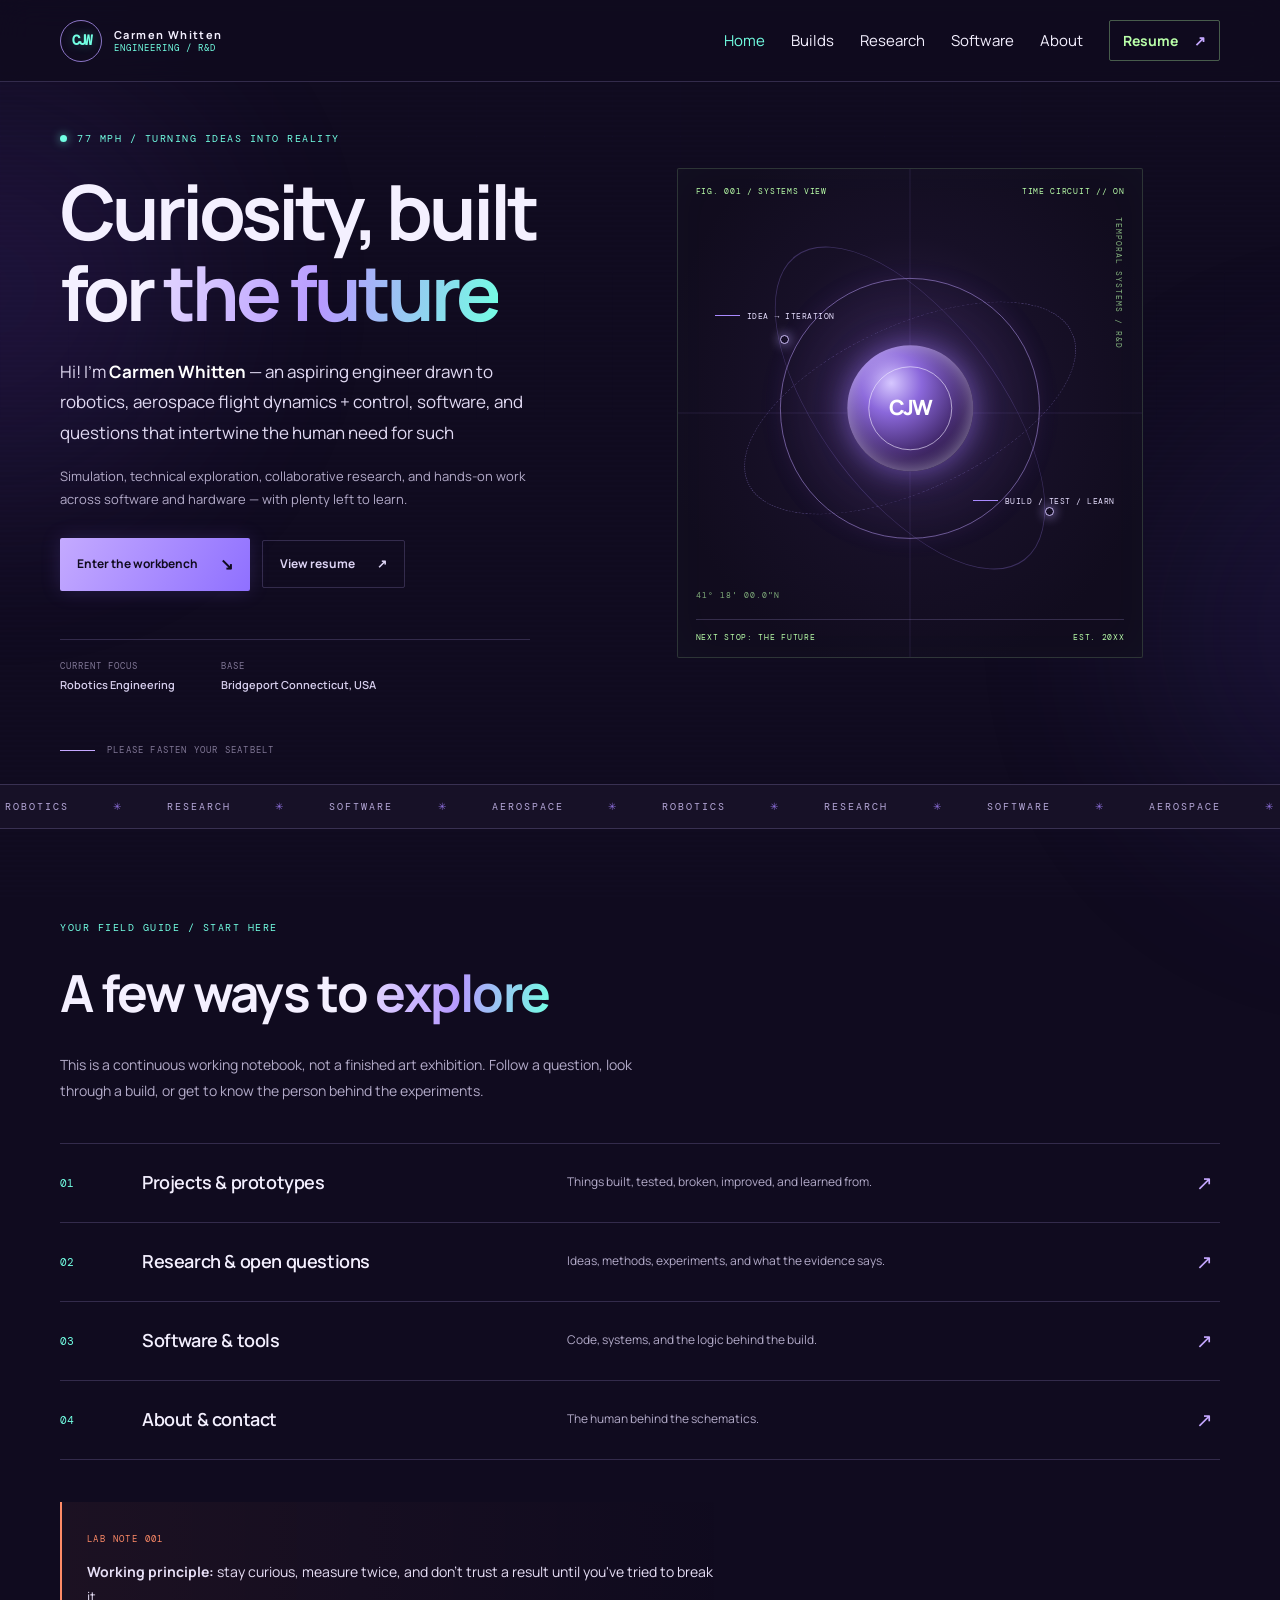
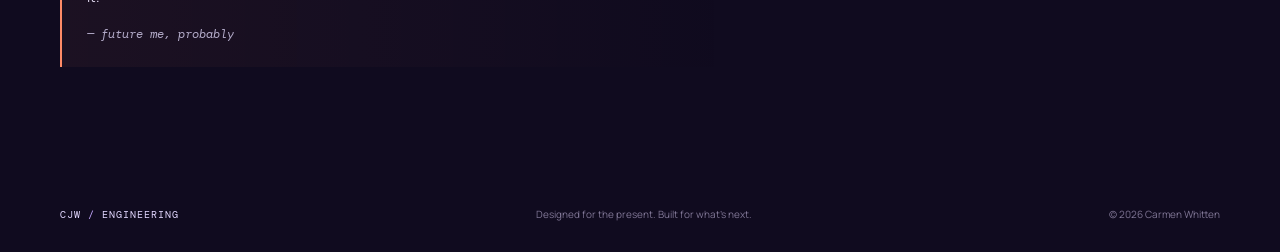
==== commit 13360f18: "Update index.html cleaner format" ====
--- a/index.html
+++ b/index.html
@@ -1,68 +1,222 @@
-<!doctype html><html lang="en"><head><meta charset="utf-8"><meta name="viewport" content="width=device-width, initial-scale=1"><meta name="theme-color" content="#100b1f"><meta name="description" content="Engineering portfolio spanning robotics, research, software, and aerospace."><title>Carmen Whitten — Engineering Portfolio</title><link rel="icon" href="assets/favicon.svg" type="image/svg+xml"><link rel="stylesheet" href="styles.css"><link rel="stylesheet" href="bttf-theme.css"><script src="script.js" defer></script></head><body><a class="skip-link" href="#main">Skip to content</a><div class="ambient ambient-one" aria-hidden="true"></div><div class="ambient ambient-two" aria-hidden="true"></div><header class="site-header">
-  <a class="brand" href="index.html" aria-label="Carmen Whitten home"><span class="brand-mark">CJW</span><span class="brand-copy"><strong>Carmen Whitten</strong><small>ENGINEERING / R&amp;D</small></span></a>
-  <button class="menu-toggle" aria-expanded="false" aria-controls="primary-nav" aria-label="Open navigation"><span></span><span></span></button>
-<nav class="primary-nav" aria-label="Main navigation"><a href="index.html">Home</a><a href="projects.html">Builds</a><a href="research.html">Research</a><a href="software.html">Software</a><a href="about.html">About</a><a class="nav-resume" href="resume.html">Resume <span>↗</span></a></nav>
-</header><main id="main"><section class="hero section-wrap" id="home">
-<div class="hero-copy">
-<div class="eyebrow"><span class="status-dot"></span> 77 MPH / TURNING IDEAS INTO REALITY</div>
-<h1>Curiosity, built<br/>for <span class="gradient-text">the future</span></h1>
-<p class="hero-intro">Hi! I’m <strong>Carmen Whitten</strong> — an aspiring engineer drawn to robotics, aerospace flight dynamics + control, software, and questions that intertwine the human need for such</p>
-<p class="hero-sub">Simulation, technical exploration, collaborative research, and hands-on work across software and hardware — with plenty left to learn.</p>
-<div class="hero-actions">
-<a class="button button-primary" href="projects.html">Enter the workbench <span>↘</span></a>
-<a class="button button-quiet" href="resume.html">View resume <span>↗</span></a>
-</div>
-<div class="hero-meta">
-<div><span class="meta-label">CURRENT FOCUS</span><strong>Robotics Engineering</strong></div>
-<div><span class="meta-label">BASE</span><strong>Bridgeport Connecticut, USA</strong></div>
-</div>
-</div>
-<div aria-label="Abstract futuristic engineering illustration" class="hero-art">
-<div class="art-topline"><span>FIG. 001 / SYSTEMS VIEW</span><span>TIME CIRCUIT // ON</span></div>
-<div class="orbit orbit-a"></div><div class="orbit orbit-b"></div><div class="orbit orbit-c"></div>
-<div class="core"><div class="core-inner">CJW</div></div>
-<div class="crosshair crosshair-one"></div><div class="crosshair crosshair-two"></div>
-<div class="art-label label-a"><span class="label-line"></span><span>IDEA → ITERATION</span></div>
-<div class="art-label label-b"><span class="label-line"></span><span>BUILD / TEST / LEARN</span></div>
-<div class="coordinate coord-a">41° 18' 00.0"N</div>
-<div class="coordinate coord-b">TEMPORAL SYSTEMS / R&amp;D</div>
-<div class="art-bottomline"><span>NEXT STOP: THE FUTURE</span><span>EST. 20XX</span></div>
-</div>
-<div class="scroll-cue"><span></span> PLEASE FASTEN YOUR SEATBELT</div>
-</section><section aria-label="Areas of interest" class="ticker">
-<div class="ticker-track"><span>ROBOTICS</span><i>✳</i><span>RESEARCH</span><i>✳</i><span>SOFTWARE</span><i>✳</i><span>AEROSPACE</span><i>✳</i><span>ROBOTICS</span><i>✳</i><span>RESEARCH</span><i>✳</i><span>SOFTWARE</span><i>✳</i><span>AEROSPACE</span><i>✳</i></div>
-</section><section class="section-wrap route-map"><div class="eyebrow">YOUR FIELD GUIDE / START HERE</div><h2>A few ways to <span class="gradient-text">explore</span></h2><p class="route-intro">This is a continuous working notebook, not a finished art exhibition. Follow a question, look through a build, or get to know the person behind the experiments.</p>
-  
-  
-<div class="route-list">
-  <a href="projects.html">
-    <span class="route-no">01</span>
-    <span class="route-title">Projects &amp; prototypes</span>
-    <span class="route-desc">Things built, tested, broken, improved, and learned from.</span>
-    <span class="route-arrow">↗</span>
-  </a>
-  <a href="research.html">
-    <span class="route-no">02</span>
-    <span class="route-title">Research &amp; open questions</span>
-    <span class="route-desc">Ideas, methods, experiments, and what the evidence says.</span>
-    <span class="route-arrow">↗</span>
-  </a>
-  <a href="software.html">
-    <span class="route-no">03</span>
-    <span class="route-title">Software &amp; tools</span>
-    <span class="route-desc">Code, systems, and the logic behind the build.</span>
-    <span class="route-arrow">↗</span>
-  </a>
-  <a href="about.html">
-    <span class="route-no">04</span>
-    <span class="route-title">About &amp; contact</span>
-    <span class="route-desc">The human behind the schematics.</span>
-    <span class="route-arrow">↗</span>
-  </a>
-</div>
-<div class="home-note">
-  <span class="note-stamp"> LAB NOTE 001</span><p><strong>Working principle:
-  </strong> stay curious, measure twice, and don't trust a result until you've tried to break it.</p>
-  <span class="note-scribble">— future me, probably</span>
-</div></section></main><footer class="site-footer"><a class="footer-brand" href="index.html">CJW<span> 
-</span>ENGINEERING</a><span>Designed for the present. Built for what's next.</span><span>© <span id="year">2026</span> Carmen Whitten</span></footer></body></html>
+
+<!doctype html>
+<html lang="en">
+<head>
+  <meta charset="utf-8">
+  <meta name="viewport" content="width=device-width, initial-scale=1">
+  <meta name="theme-color" content="#100b1f">
+  <meta name="description" content="Engineering portfolio spanning robotics, research, software, and aerospace.">
+
+  <title>Carmen Whitten — Engineering Portfolio</title>
+
+  <link rel="icon" href="assets/favicon.svg" type="image/svg+xml">
+  <link rel="stylesheet" href="styles.css">
+  <link rel="stylesheet" href="bttf-theme.css">
+
+  <script src="script.js" defer></script>
+</head>
+
+<body>
+  <a class="skip-link" href="#main">Skip to content</a>
+
+  <div class="ambient ambient-one" aria-hidden="true"></div>
+  <div class="ambient ambient-two" aria-hidden="true"></div>
+
+  <header class="site-header">
+    <a class="brand" href="index.html" aria-label="Carmen Whitten home">
+      <span class="brand-mark">CJW</span>
+      <span class="brand-copy">
+        <strong>Carmen Whitten</strong>
+        <small>ENGINEERING / R&amp;D</small>
+      </span>
+    </a>
+
+    <button
+      class="menu-toggle"
+      aria-expanded="false"
+      aria-controls="primary-nav"
+      aria-label="Open navigation"
+    >
+      <span></span>
+      <span></span>
+    </button>
+
+    <nav class="primary-nav" id="primary-nav" aria-label="Main navigation">
+      <a href="index.html" class="active" aria-current="page">Home</a>
+      <a href="projects.html">Builds</a>
+      <a href="research.html">Research</a>
+      <a href="software.html">Software</a>
+      <a href="about.html">About</a>
+      <a class="nav-resume" href="resume.html">Resume <span>↗</span></a>
+    </nav>
+  </header>
+
+  <main id="main">
+    <section class="hero section-wrap" id="home">
+      <div class="hero-copy">
+        <div class="eyebrow">
+          <span class="status-dot"></span>
+          77 MPH / TURNING IDEAS INTO REALITY
+        </div>
+
+        <h1>
+          Curiosity, built<br>
+          for <span class="gradient-text">the future</span>
+        </h1>
+
+        <p class="hero-intro">
+          Hi! I’m <strong>Carmen Whitten</strong> — an aspiring engineer drawn
+          to robotics, aerospace flight dynamics + control, software, and
+          questions that intertwine the human need for such
+        </p>
+
+        <p class="hero-sub">
+          Simulation, technical exploration, collaborative research, and
+          hands-on work across software and hardware — with plenty left to learn.
+        </p>
+
+        <div class="hero-actions">
+          <a class="button button-primary" href="projects.html">
+            Enter the workbench <span>↘</span>
+          </a>
+          <a class="button button-quiet" href="resume.html">
+            View resume <span>↗</span>
+          </a>
+        </div>
+
+        <div class="hero-meta">
+          <div>
+            <span class="meta-label">CURRENT FOCUS</span>
+            <strong>Robotics Engineering</strong>
+          </div>
+          <div>
+            <span class="meta-label">BASE</span>
+            <strong>Bridgeport Connecticut, USA</strong>
+          </div>
+        </div>
+      </div>
+
+      <div class="hero-art" aria-label="Abstract futuristic engineering illustration">
+        <div class="art-topline">
+          <span>FIG. 001 / SYSTEMS VIEW</span>
+          <span>TIME CIRCUIT // ON</span>
+        </div>
+
+        <div class="orbit orbit-a"></div>
+        <div class="orbit orbit-b"></div>
+        <div class="orbit orbit-c"></div>
+
+        <div class="core">
+          <div class="core-inner">CJW</div>
+        </div>
+
+        <div class="crosshair crosshair-one"></div>
+        <div class="crosshair crosshair-two"></div>
+
+        <div class="art-label label-a">
+          <span class="label-line"></span>
+          <span>IDEA → ITERATION</span>
+        </div>
+
+        <div class="art-label label-b">
+          <span class="label-line"></span>
+          <span>BUILD / TEST / LEARN</span>
+        </div>
+
+        <div class="coordinate coord-a">41° 18' 00.0"N</div>
+        <div class="coordinate coord-b">TEMPORAL SYSTEMS / R&amp;D</div>
+
+        <div class="art-bottomline">
+          <span>NEXT STOP: THE FUTURE</span>
+          <span>EST. 20XX</span>
+        </div>
+      </div>
+
+      <div class="scroll-cue">
+        <span></span>
+        PLEASE FASTEN YOUR SEATBELT
+      </div>
+    </section>
+
+    <section class="ticker" aria-label="Areas of interest">
+      <div class="ticker-track">
+        <span>ROBOTICS</span><i>✳</i>
+        <span>RESEARCH</span><i>✳</i>
+        <span>SOFTWARE</span><i>✳</i>
+        <span>AEROSPACE</span><i>✳</i>
+        <span>ROBOTICS</span><i>✳</i>
+        <span>RESEARCH</span><i>✳</i>
+        <span>SOFTWARE</span><i>✳</i>
+        <span>AEROSPACE</span><i>✳</i>
+      </div>
+    </section>
+
+    <section class="section-wrap route-map">
+      <div class="eyebrow">YOUR FIELD GUIDE / START HERE</div>
+
+      <h2>A few ways to <span class="gradient-text">explore</span></h2>
+
+      <p class="route-intro">
+        This is a continuous working notebook, not a finished art exhibition.
+        Follow a question, look through a build, or get to know the person
+        behind the experiments.
+      </p>
+
+      <div class="route-list">
+        <a href="projects.html">
+          <span class="route-no">01</span>
+          <span class="route-title">Projects &amp; prototypes</span>
+          <span class="route-desc">
+            Things built, tested, broken, improved, and learned from.
+          </span>
+          <span class="route-arrow">↗</span>
+        </a>
+
+        <a href="research.html">
+          <span class="route-no">02</span>
+          <span class="route-title">Research &amp; open questions</span>
+          <span class="route-desc">
+            Ideas, methods, experiments, and what the evidence says.
+          </span>
+          <span class="route-arrow">↗</span>
+        </a>
+
+        <a href="software.html">
+          <span class="route-no">03</span>
+          <span class="route-title">Software &amp; tools</span>
+          <span class="route-desc">
+            Code, systems, and the logic behind the build.
+          </span>
+          <span class="route-arrow">↗</span>
+        </a>
+
+        <a href="about.html">
+          <span class="route-no">04</span>
+          <span class="route-title">About &amp; contact</span>
+          <span class="route-desc">
+            The human behind the schematics.
+          </span>
+          <span class="route-arrow">↗</span>
+        </a>
+      </div>
+
+      <div class="home-note">
+        <span class="note-stamp">LAB NOTE 001</span>
+        <p>
+          <strong>Working principle:</strong> stay curious, measure twice,
+          and don't trust a result until you've tried to break it.
+        </p>
+        <span class="note-scribble">— future me, probably</span>
+      </div>
+    </section>
+  </main>
+
+  <footer class="site-footer">
+    <a class="footer-brand" href="index.html">
+      CJW<span> / </span>ENGINEERING
+    </a>
+    <span>Designed for the present. Built for what's next.</span>
+    <span>© <span id="year">2026</span> Carmen Whitten</span>
+  </footer>
+</body>
+</html>
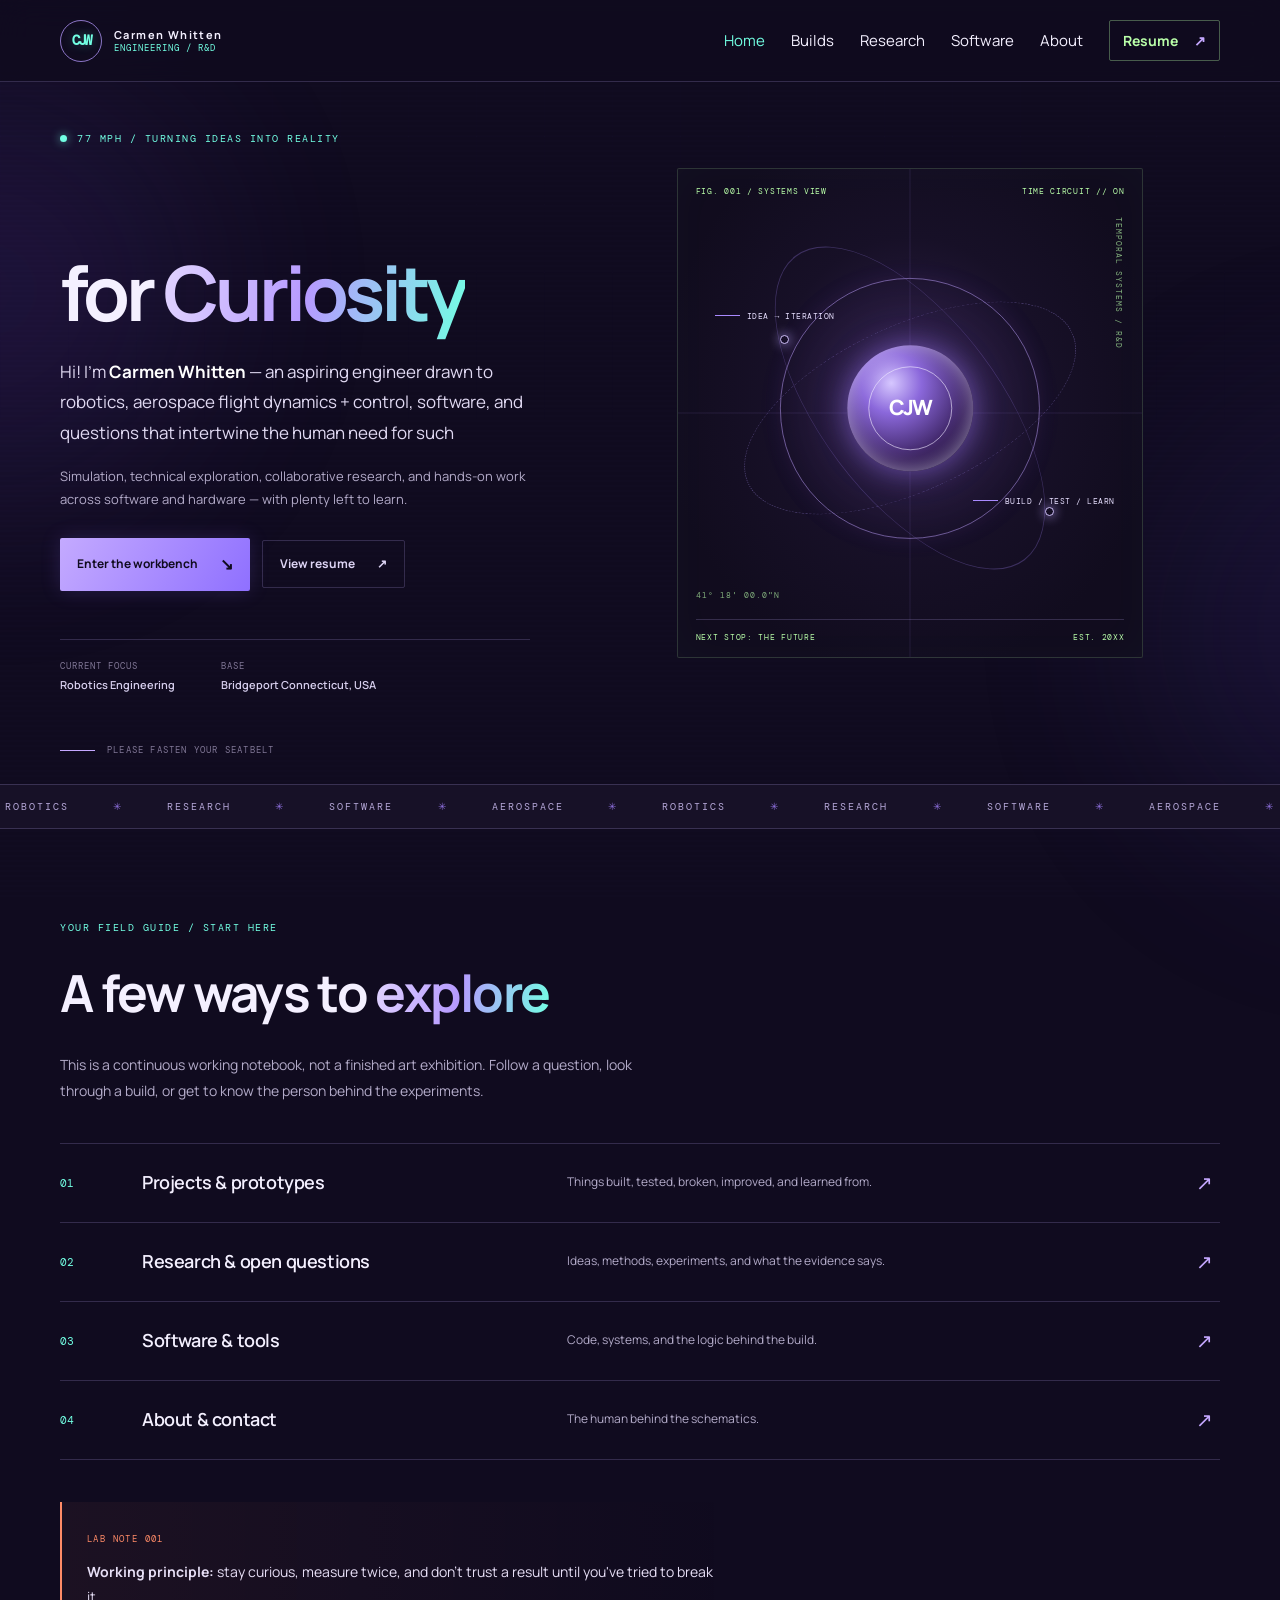
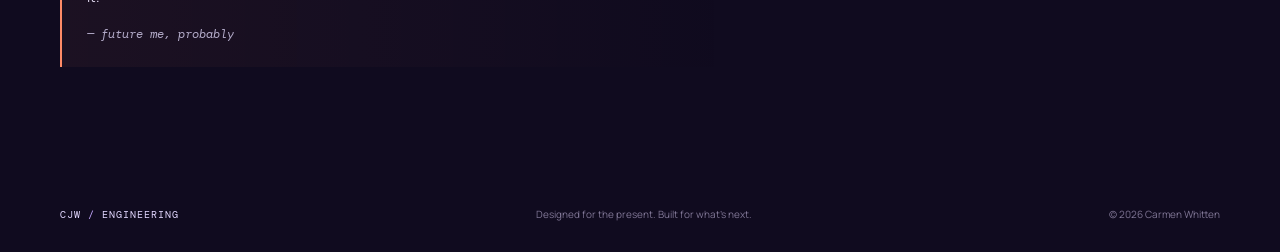
==== commit 8ad29a6a: "Update header text in index.html index intro" ====
--- a/index.html
+++ b/index.html
@@ -1,4 +1,3 @@
-
 <!doctype html>
 <html lang="en">
 <head>
@@ -60,8 +59,7 @@
         </div>
 
         <h1>
-          Curiosity, built<br>
-          for <span class="gradient-text">the future</span>
+        <br> for <span class="gradient-text"> Curiosity</span>
         </h1>
 
         <p class="hero-intro">
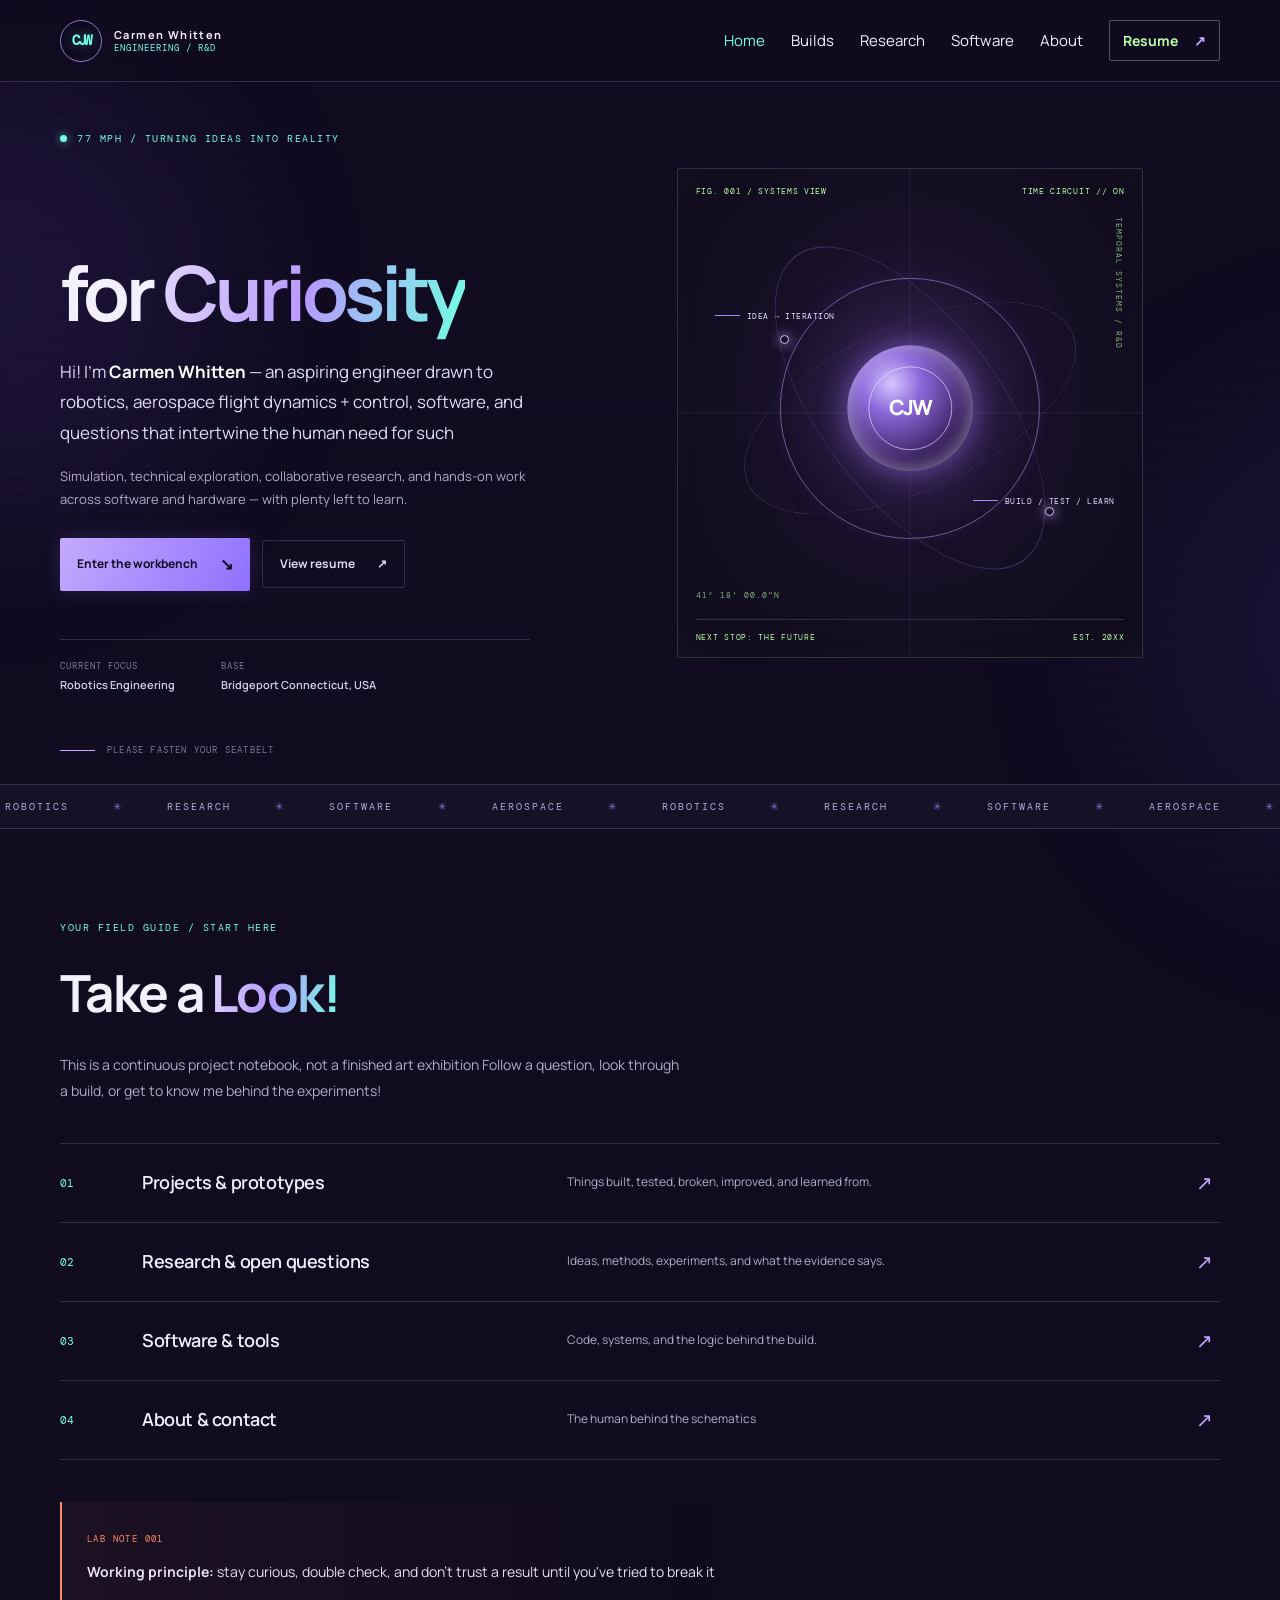
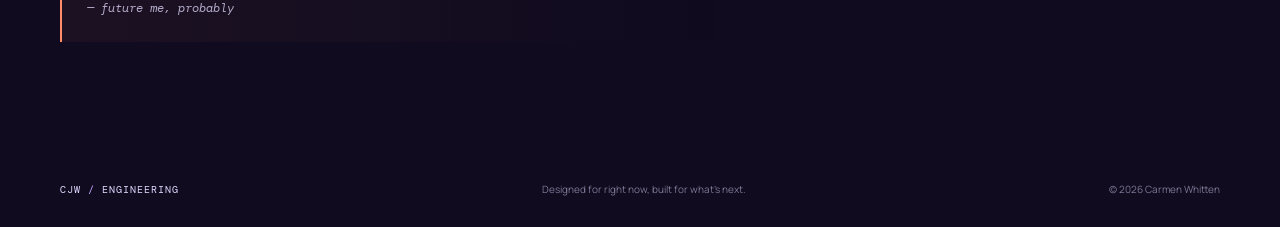
==== commit 07fff8a8: "Update index.html - cleaned up titles/descriptions" ====
--- a/index.html
+++ b/index.html
@@ -152,12 +152,12 @@
     <section class="section-wrap route-map">
       <div class="eyebrow">YOUR FIELD GUIDE / START HERE</div>
 
-      <h2>A few ways to <span class="gradient-text">explore</span></h2>
+      <h2>Take a <span class="gradient-text">Look!</span></h2>
 
       <p class="route-intro">
-        This is a continuous working notebook, not a finished art exhibition.
-        Follow a question, look through a build, or get to know the person
-        behind the experiments.
+        This is a continuous project notebook, not a finished art exhibition
+        Follow a question, look through a build, or get to know me
+        behind the experiments!
       </p>
 
       <div class="route-list">
@@ -192,7 +192,7 @@
           <span class="route-no">04</span>
           <span class="route-title">About &amp; contact</span>
           <span class="route-desc">
-            The human behind the schematics.
+            The human behind the schematics
           </span>
           <span class="route-arrow">↗</span>
         </a>
@@ -201,8 +201,8 @@
       <div class="home-note">
         <span class="note-stamp">LAB NOTE 001</span>
         <p>
-          <strong>Working principle:</strong> stay curious, measure twice,
-          and don't trust a result until you've tried to break it.
+          <strong>Working principle:</strong> stay curious, double check,
+          and don't trust a result until you've tried to break it 
         </p>
         <span class="note-scribble">— future me, probably</span>
       </div>
@@ -213,7 +213,7 @@
     <a class="footer-brand" href="index.html">
       CJW<span> / </span>ENGINEERING
     </a>
-    <span>Designed for the present. Built for what's next.</span>
+    <span>Designed for right now, built for what's next.</span>
     <span>© <span id="year">2026</span> Carmen Whitten</span>
   </footer>
 </body>
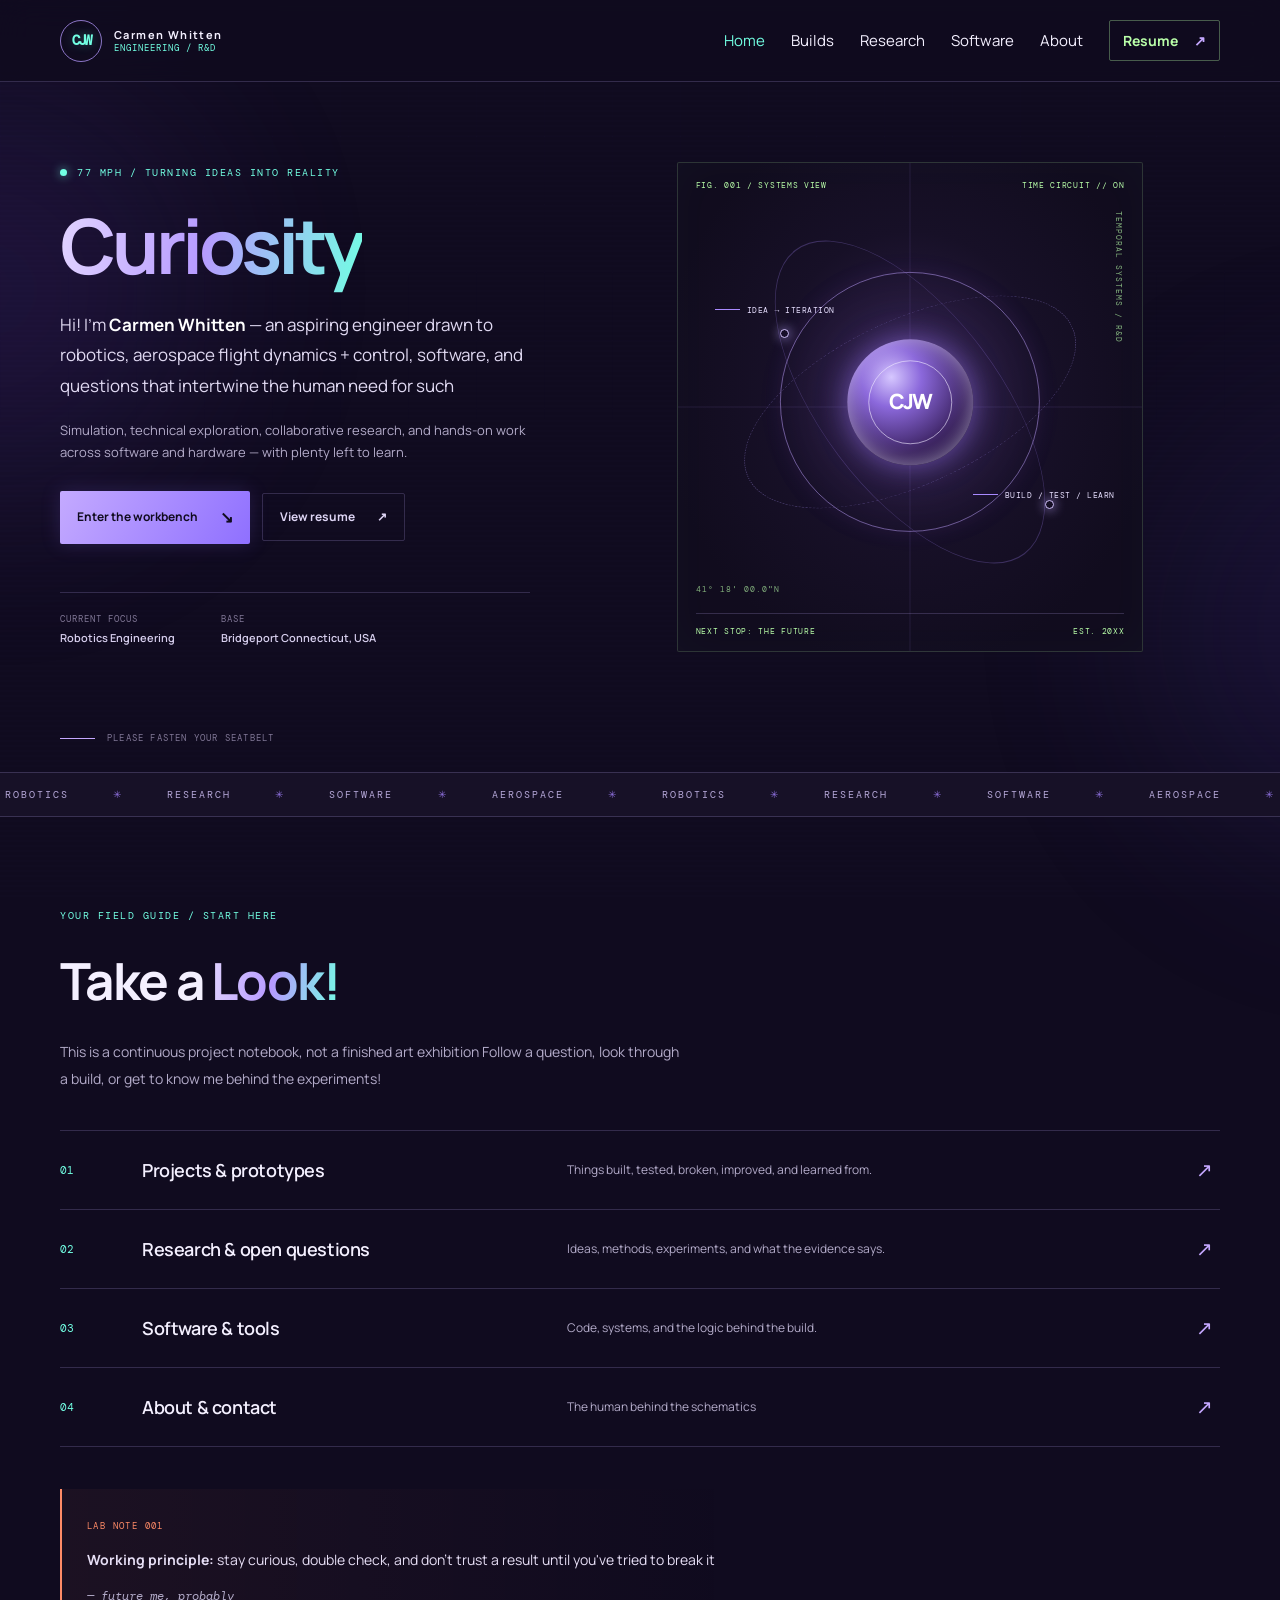
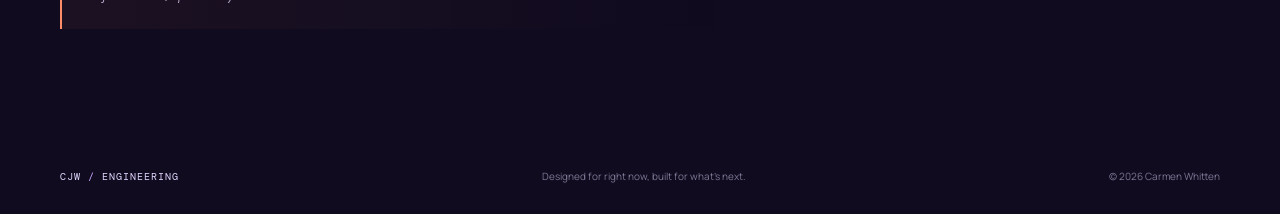
==== commit 72a9d534: "Fix formatting of 'Curiosity' in index.html" ====
--- a/index.html
+++ b/index.html
@@ -59,7 +59,7 @@
         </div>
 
         <h1>
-        <br> for <span class="gradient-text"> Curiosity</span>
+        <span class="gradient-text">Curiosity</span>
         </h1>
 
         <p class="hero-intro">
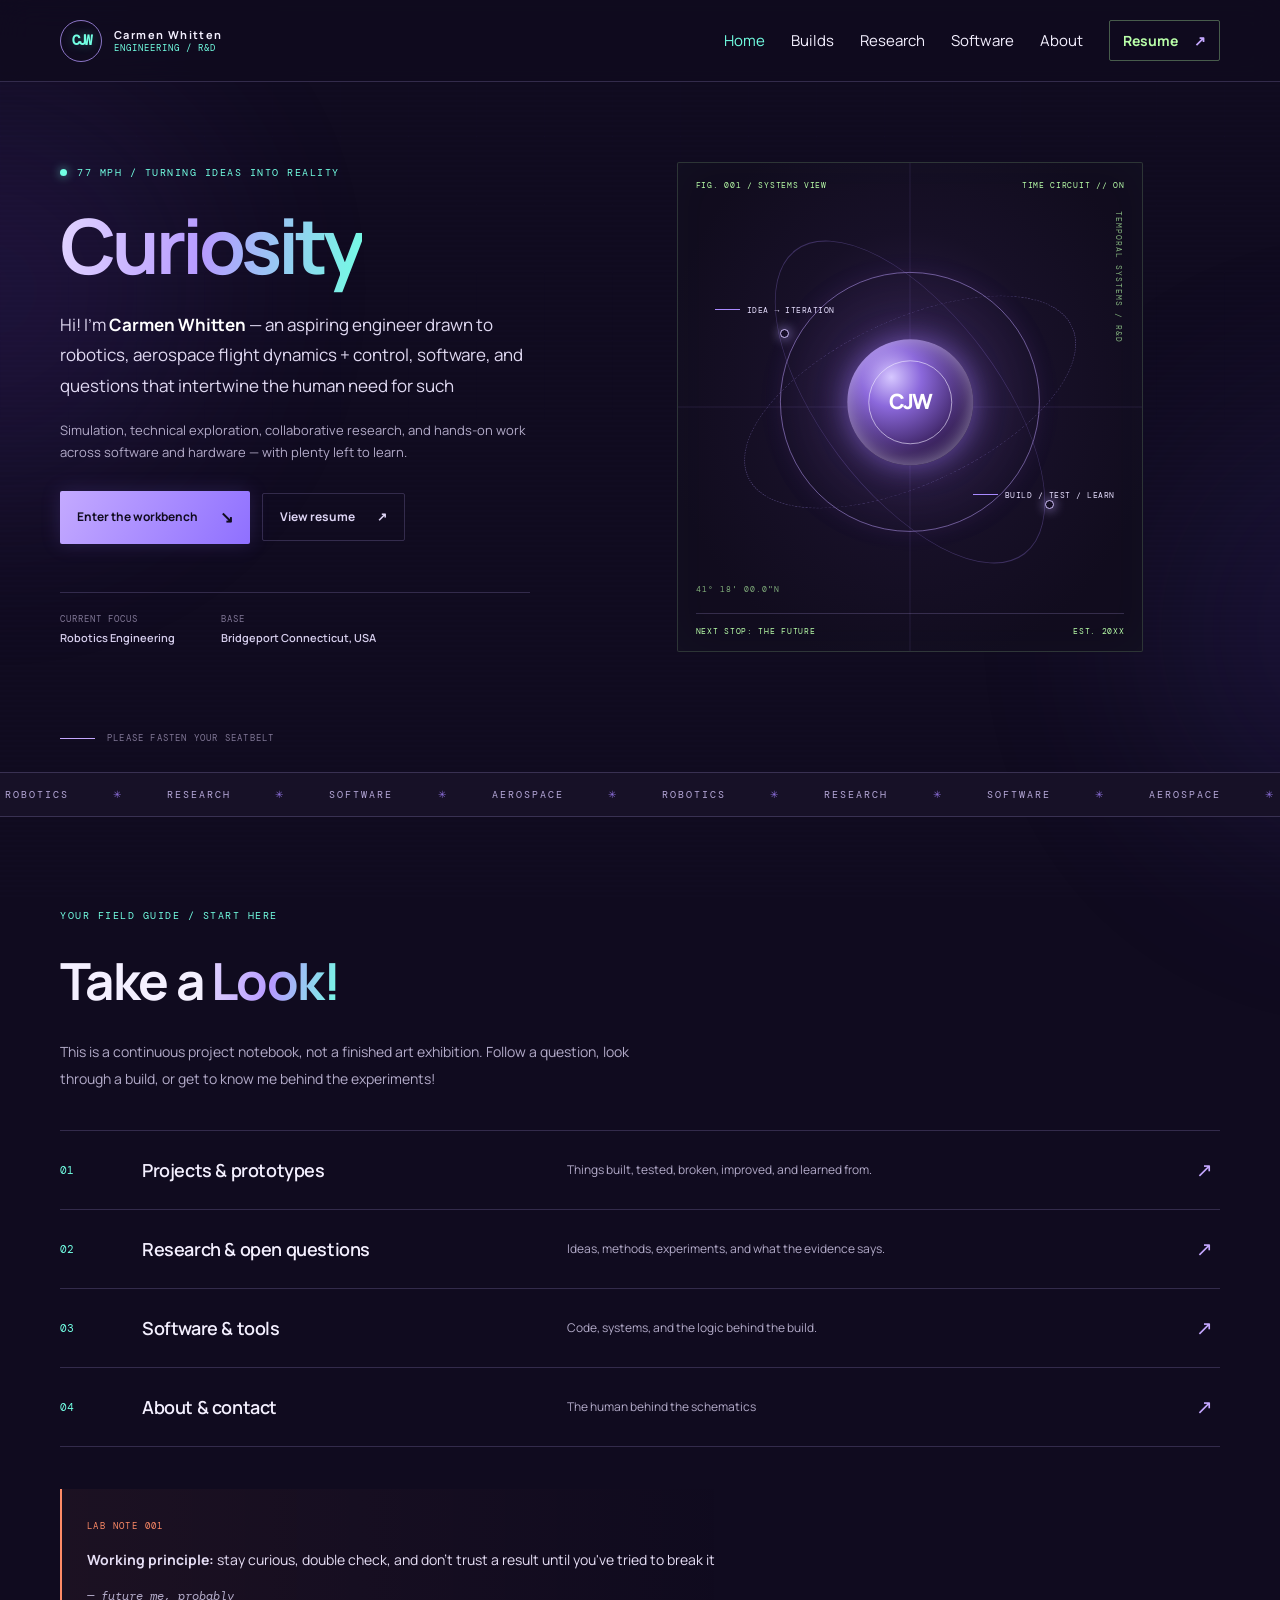
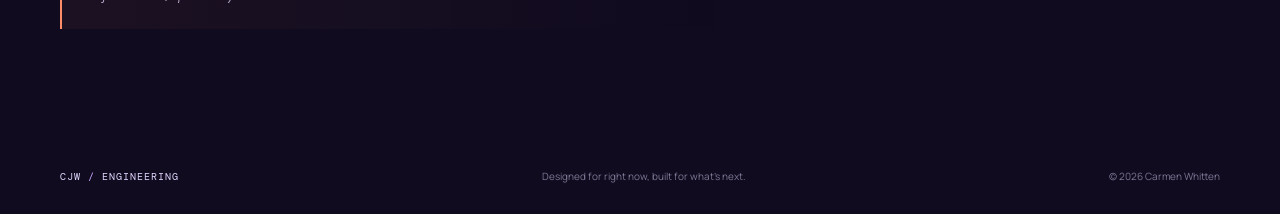
==== commit 0330ff13: "Fix punctuation in project notebook description" ====
--- a/index.html
+++ b/index.html
@@ -155,7 +155,7 @@
       <h2>Take a <span class="gradient-text">Look!</span></h2>
 
       <p class="route-intro">
-        This is a continuous project notebook, not a finished art exhibition
+        This is a continuous project notebook, not a finished art exhibition.
         Follow a question, look through a build, or get to know me
         behind the experiments!
       </p>
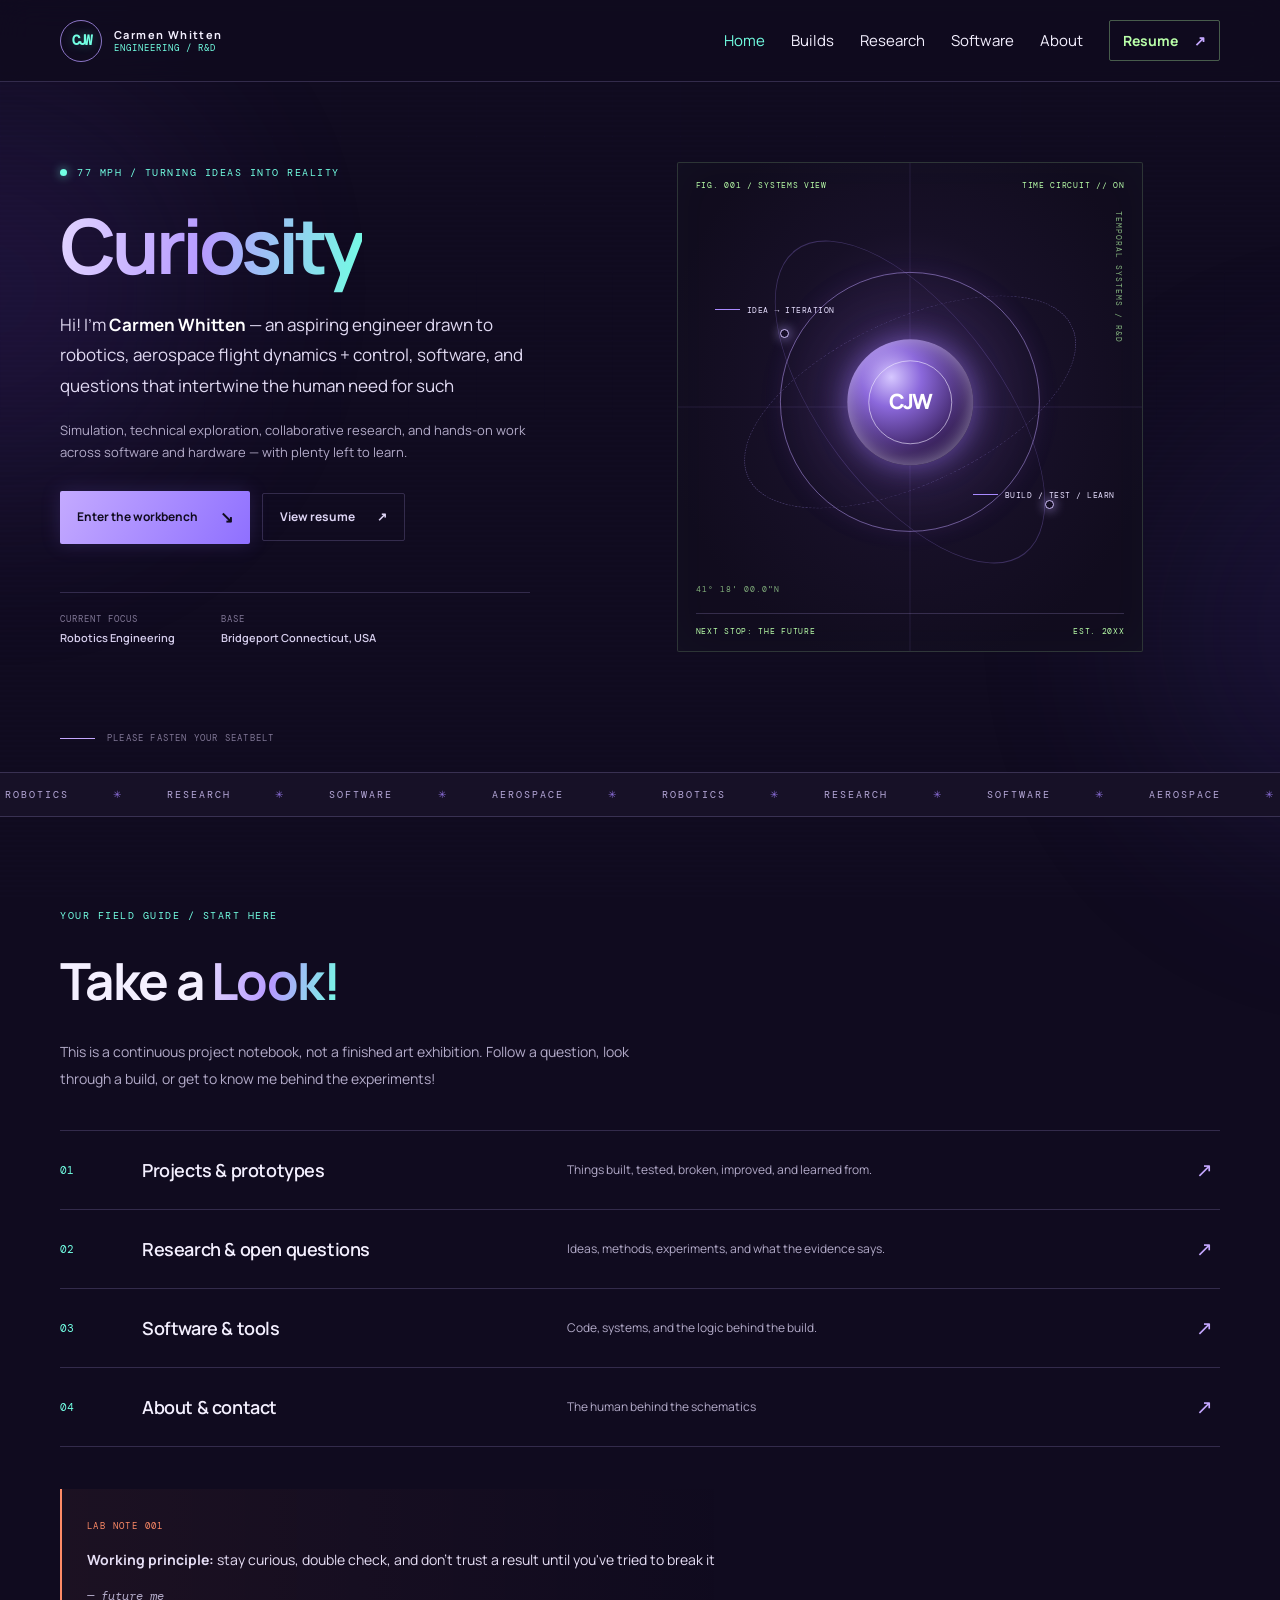
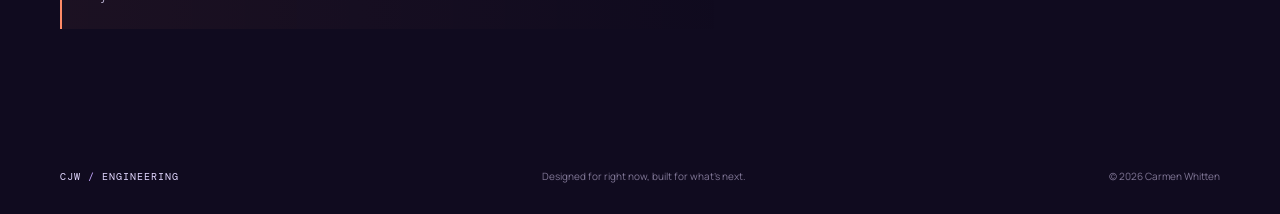
==== commit bd9f360d: "Update note-scribble text for clarity" ====
--- a/index.html
+++ b/index.html
@@ -204,7 +204,7 @@
           <strong>Working principle:</strong> stay curious, double check,
           and don't trust a result until you've tried to break it 
         </p>
-        <span class="note-scribble">— future me, probably</span>
+        <span class="note-scribble">— future me</span>
       </div>
     </section>
   </main>
